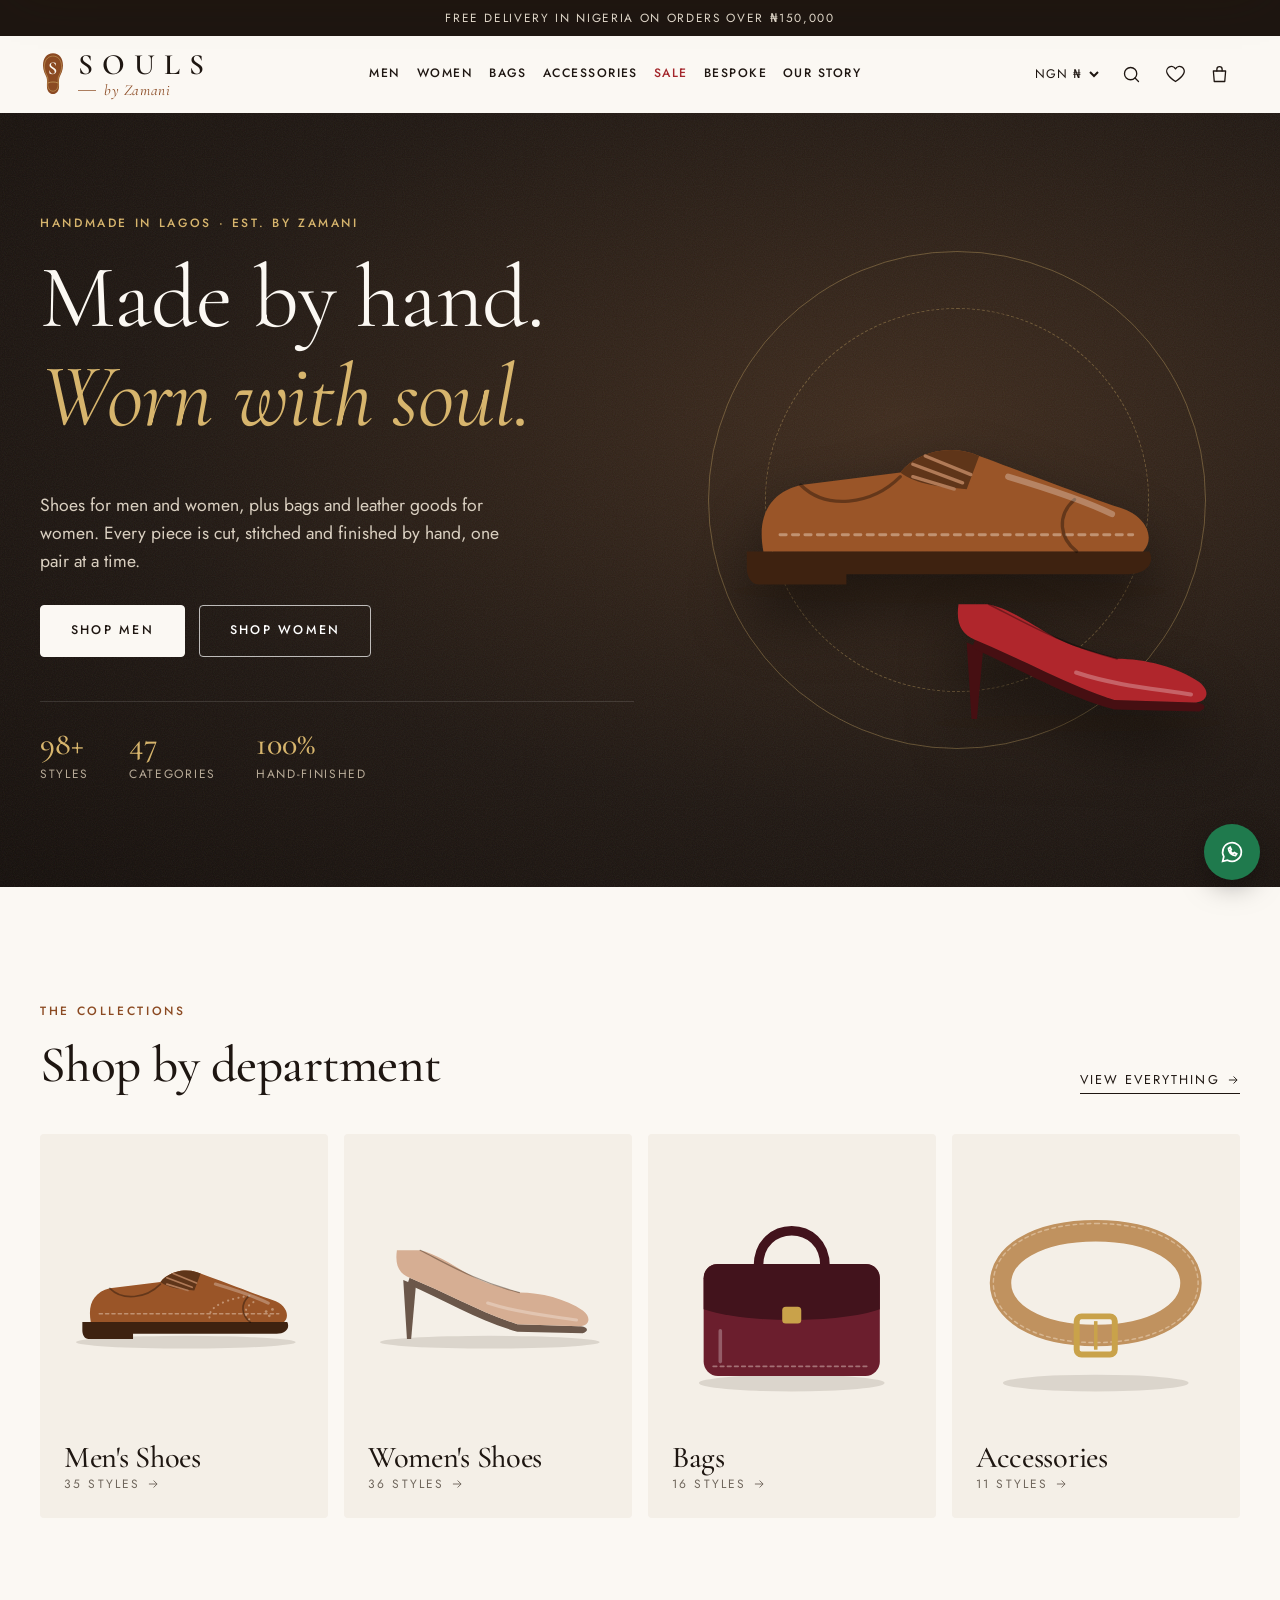
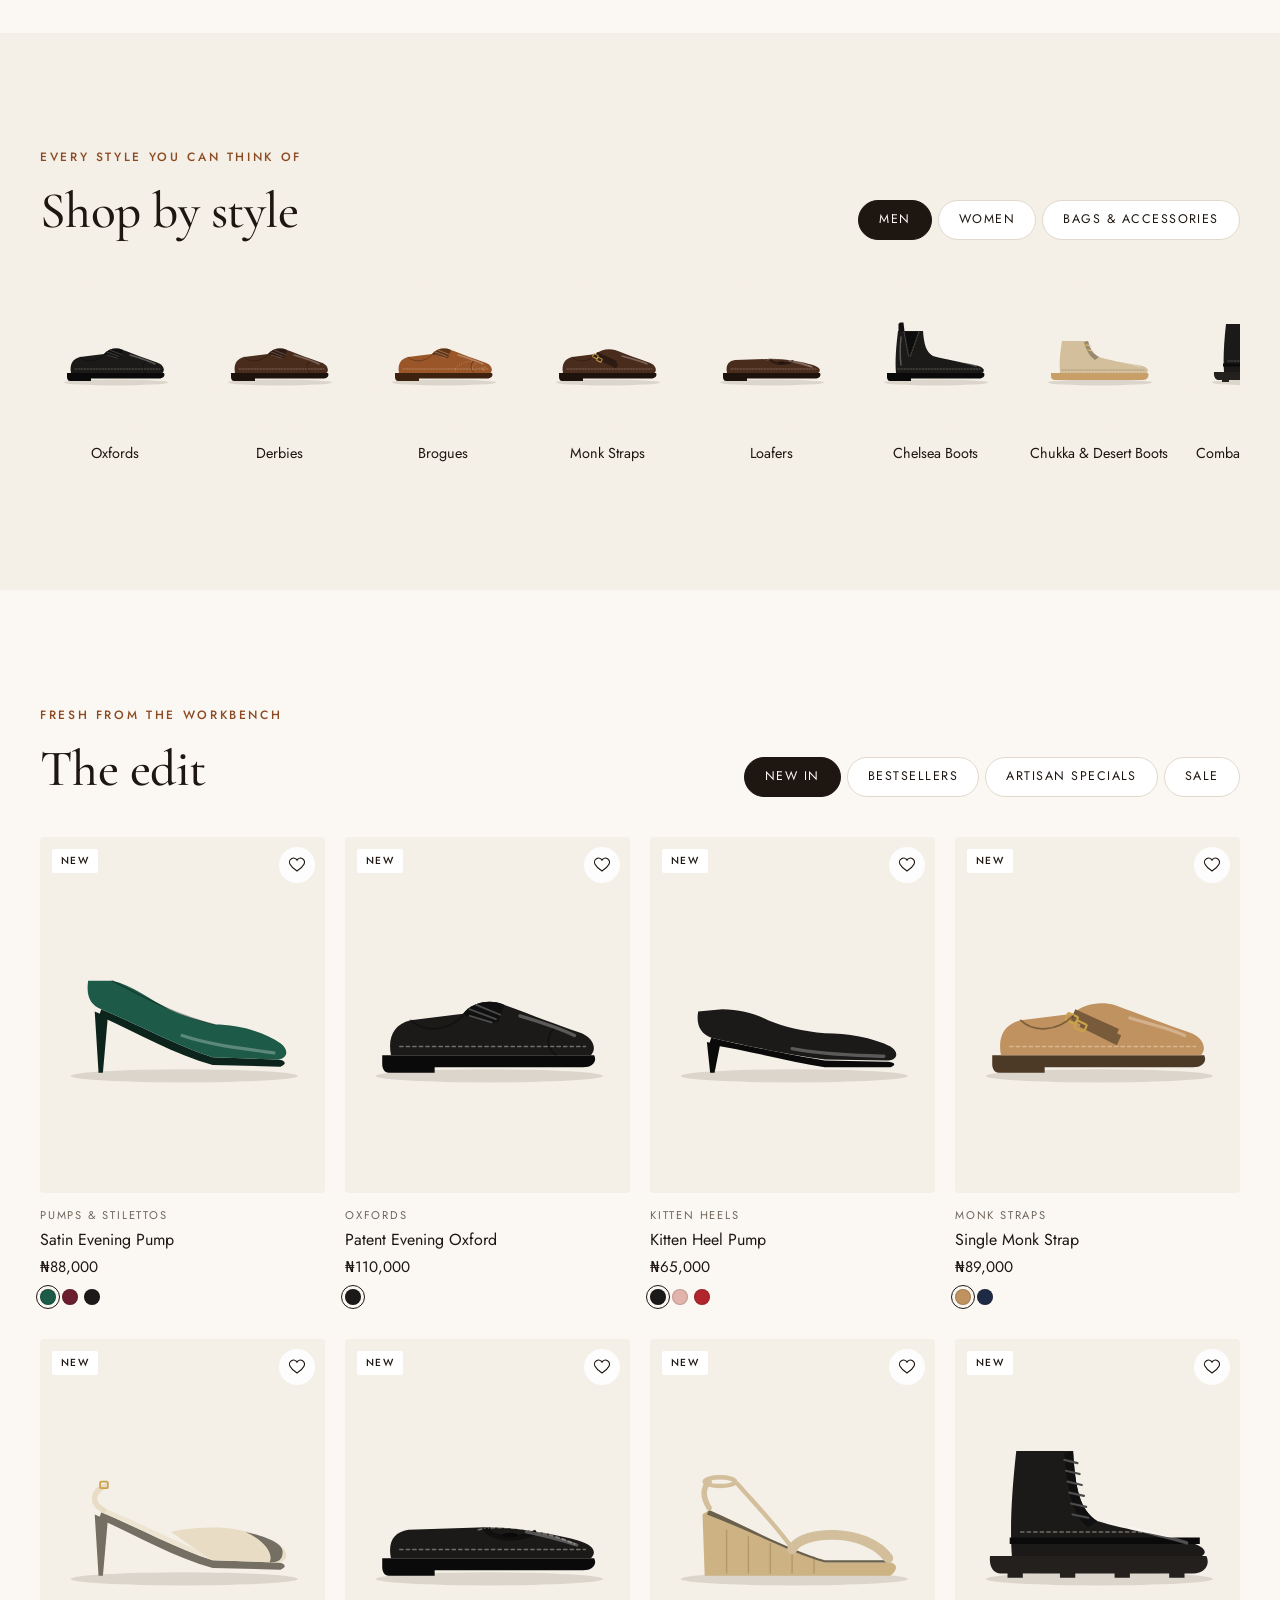
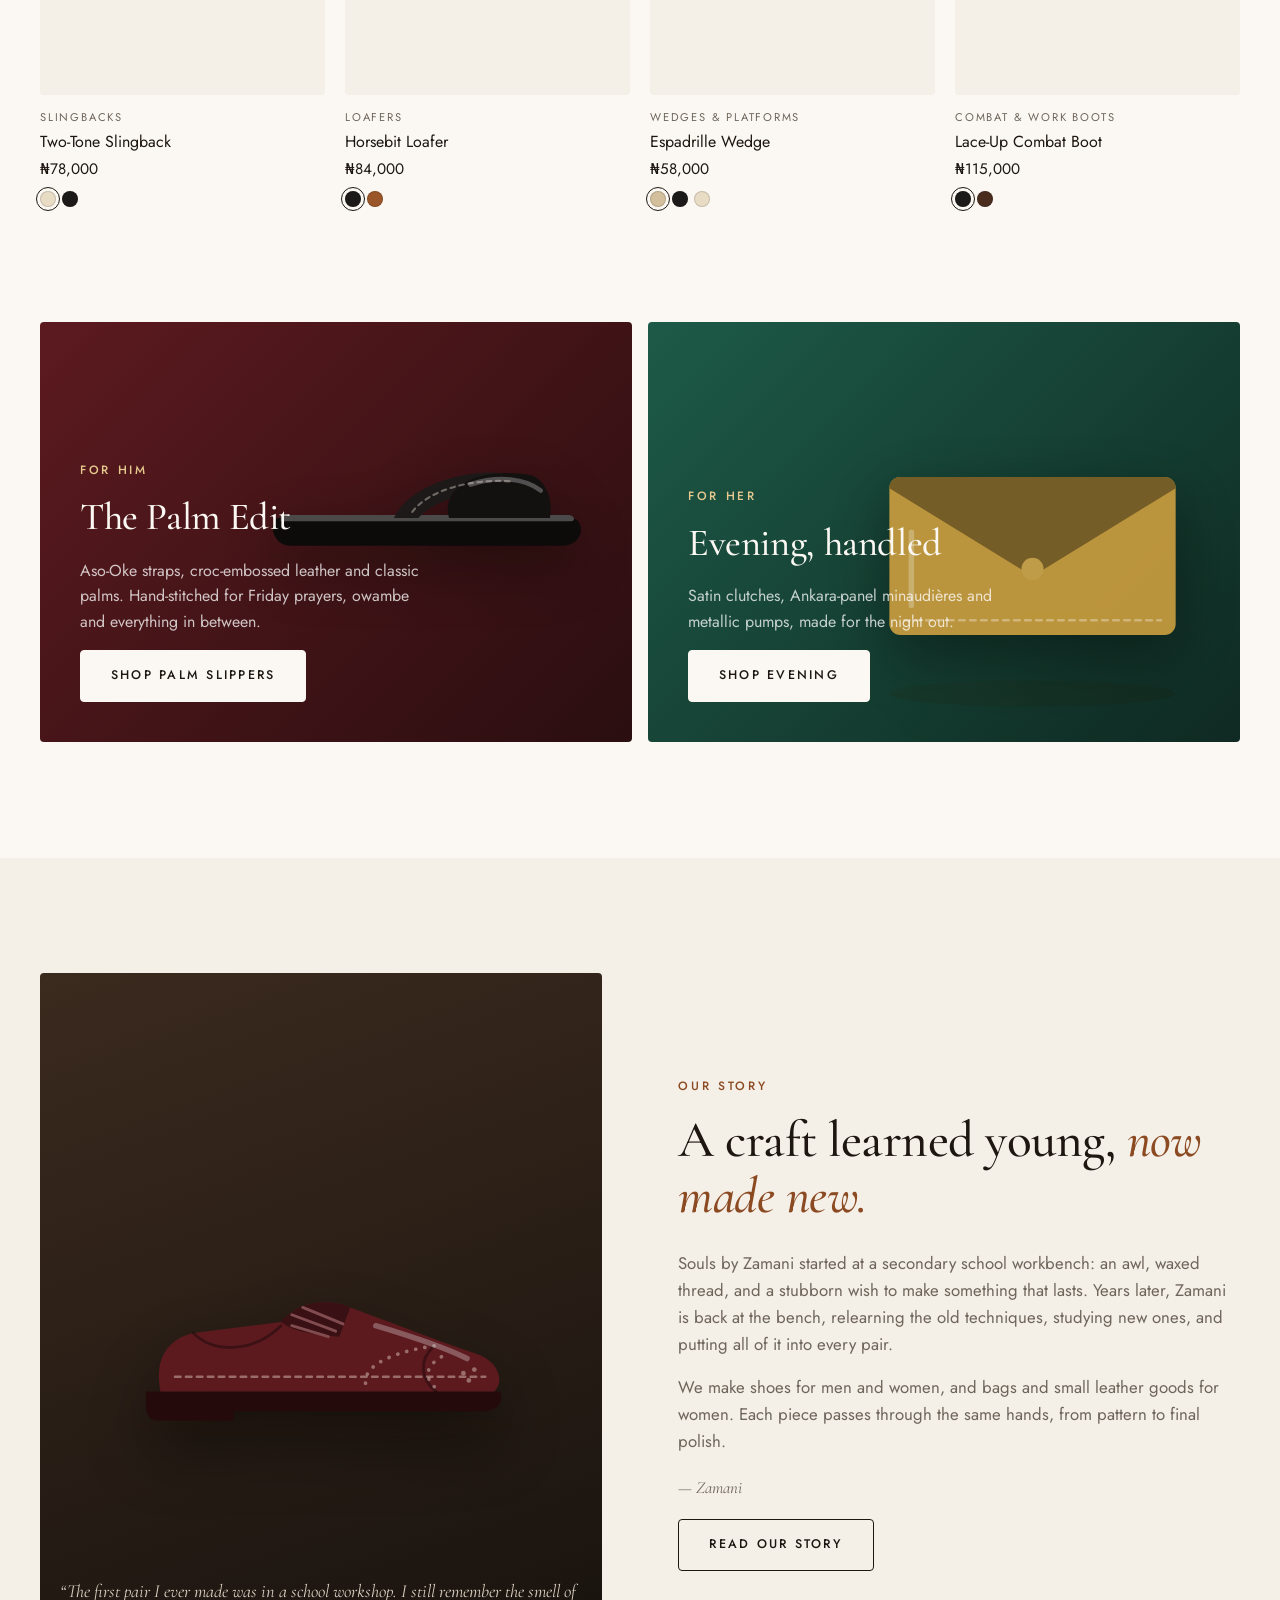
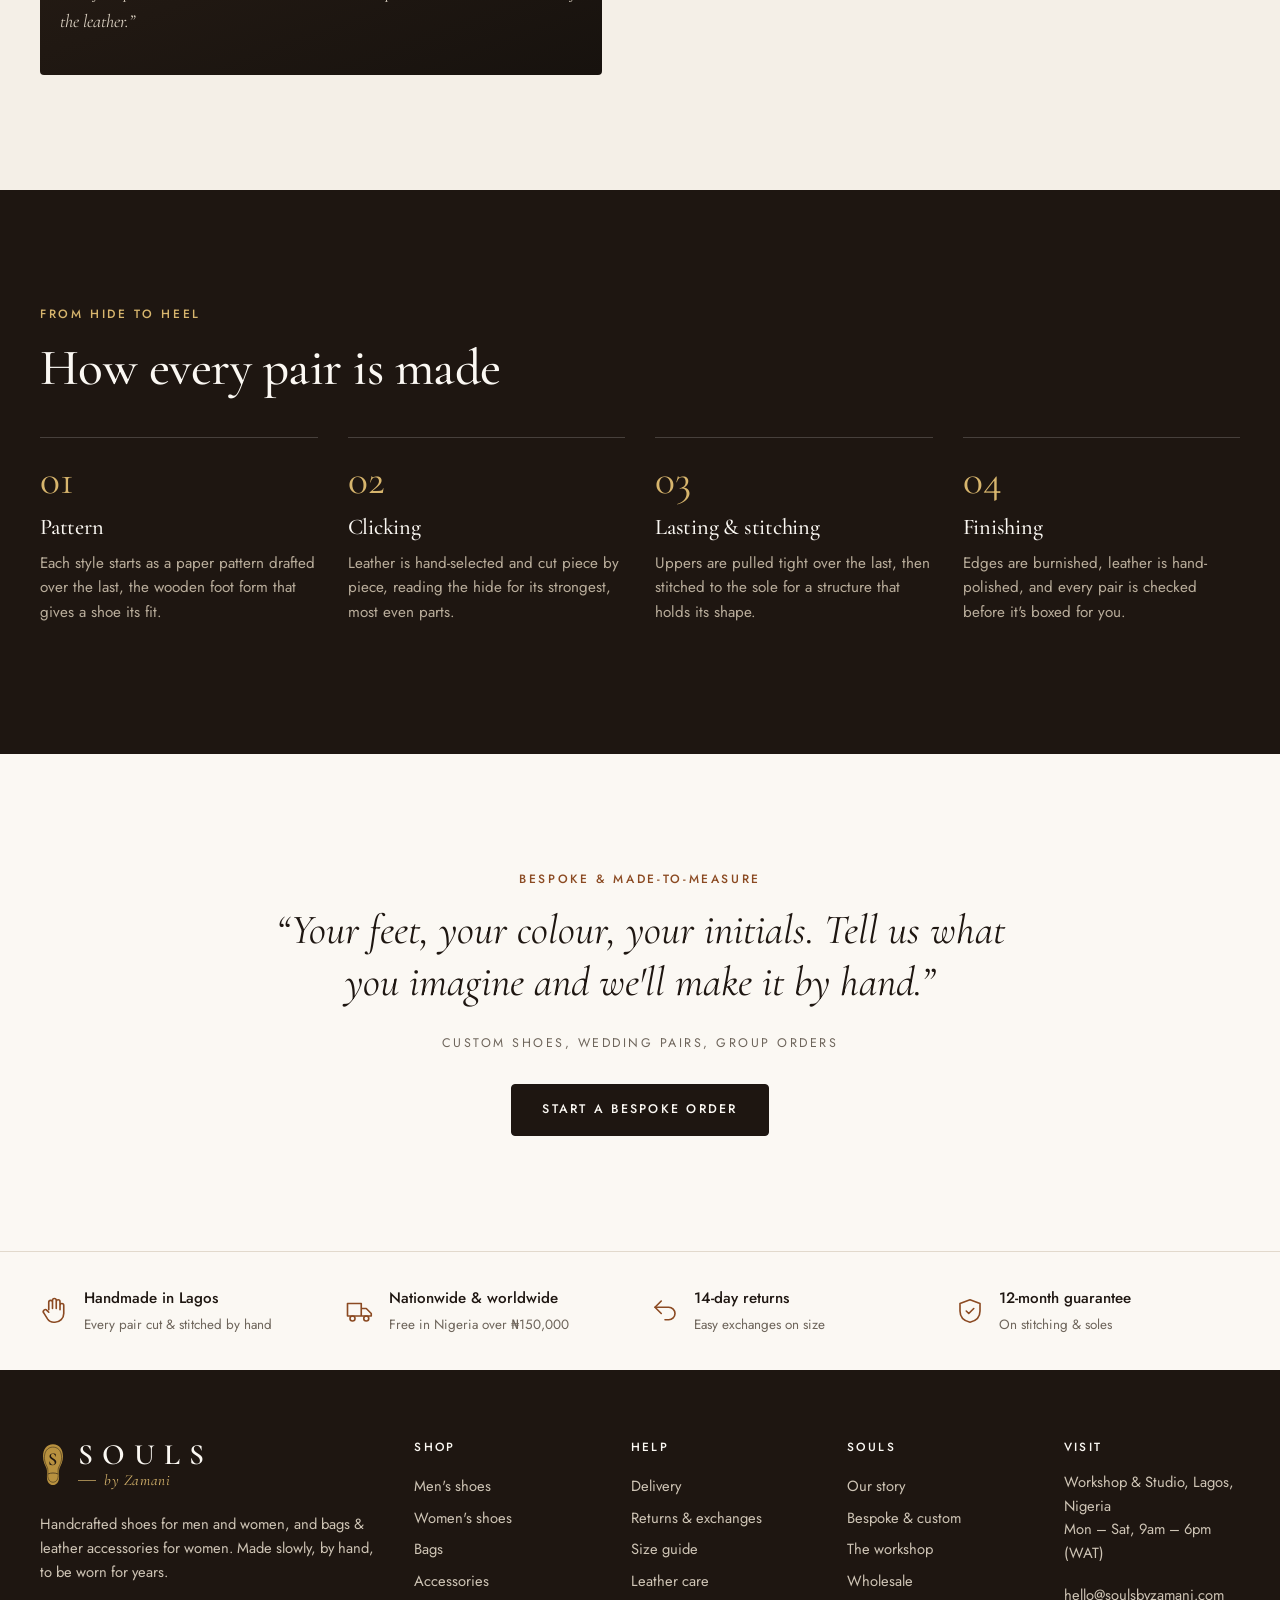
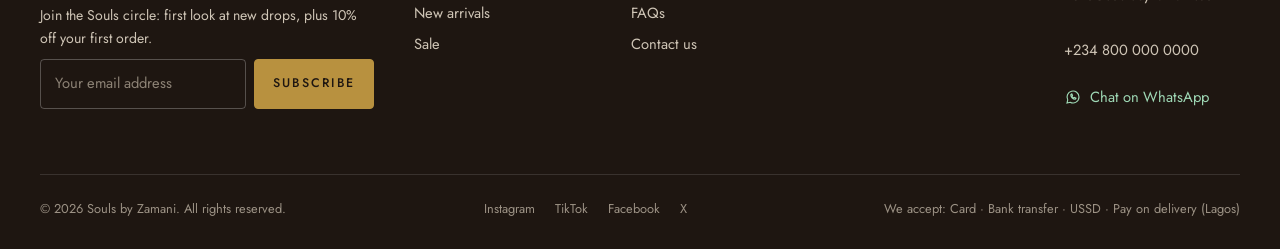
==== index.html @ e56d3b05 "Build Souls by Zamani e-commerce website Static store for handmade shoes (men and women) and women's" ====
<!doctype html>
<html lang="en">
<head>
  <meta charset="utf-8">
  <meta name="viewport" content="width=device-width, initial-scale=1">
  <title>Souls by Zamani | Handcrafted Shoes, Bags & Leather Accessories</title>
  <meta name="description" content="Handmade in Lagos. Shoes for men and women (oxfords, loafers, boots, palm slippers, heels, flats, sneakers), plus bags and leather accessories for women.">
  <meta property="og:title" content="Souls by Zamani | Handcrafted Shoes, Bags & Leather Accessories">
  <meta property="og:description" content="Handmade in Lagos. Shoes for men and women (oxfords, loafers, boots, palm slippers, heels, flats, sneakers), plus bags and leather accessories for women.">
  <meta property="og:type" content="website">
  <meta name="theme-color" content="#1e1611">
  <link rel="icon" href="assets/img/favicon.svg" type="image/svg+xml">
  <link rel="preconnect" href="https://fonts.googleapis.com">
  <link rel="preconnect" href="https://fonts.gstatic.com" crossorigin>
  <link href="https://fonts.googleapis.com/css2?family=Cormorant+Garamond:ital,wght@0,400;0,500;0,600;1,400;1,500&family=Jost:wght@300;400;500;600&display=swap" rel="stylesheet">
  <link rel="stylesheet" href="assets/css/styles.css">
</head>
<body data-page="home">
  <div id="site-header"></div>

  <main id="main">
    <section class="hero">
      <div class="container hero__inner">
        <div class="hero__copy reveal">
          <span class="eyebrow">Handmade in Lagos · Est. by Zamani</span>
          <h1>Made by hand.<br><em>Worn with soul.</em></h1>
          <p>Shoes for men and women, plus bags and leather goods for women. Every piece is cut, stitched and finished by hand, one pair at a time.</p>
          <div class="hero__cta">
            <a href="shop.html?gender=men" class="btn btn--light">Shop Men</a>
            <a href="shop.html?gender=women" class="btn btn--ghost-light">Shop Women</a>
          </div>
          <div class="hero__stats">
            <div><strong id="stat-styles">90+</strong><span>Styles</span></div>
            <div><strong id="stat-cats">45+</strong><span>Categories</span></div>
            <div><strong>100%</strong><span>Hand-finished</span></div>
          </div>
        </div>
        <div class="hero__art" aria-hidden="true">
          <div class="ring"></div>
          <div class="ring ring--2"></div>
          <div class="hero__piece hero__piece--a" id="hero-a"></div>
          <div class="hero__piece hero__piece--b" id="hero-b"></div>
        </div>
      </div>
    </section>

    <section class="section">
      <div class="container">
        <div class="section__head reveal">
          <div>
            <span class="eyebrow">The Collections</span>
            <h2>Shop by department</h2>
          </div>
          <a href="shop.html" class="link">View everything <svg viewBox="0 0 24 24"><path d="M5 12h14M13 6l6 6-6 6"/></svg></a>
        </div>
        <div class="tiles reveal" id="tiles"></div>
      </div>
    </section>

    <section class="section section--paper">
      <div class="container">
        <div class="section__head reveal">
          <div>
            <span class="eyebrow">Every style you can think of</span>
            <h2>Shop by style</h2>
          </div>
          <div class="tabs" id="style-tabs">
            <button class="tab is-on" data-tab="men">Men</button>
            <button class="tab" data-tab="women">Women</button>
            <button class="tab" data-tab="bags">Bags &amp; Accessories</button>
          </div>
        </div>
        <div class="scroller reveal" id="style-scroller"></div>
      </div>
    </section>

    <section class="section">
      <div class="container">
        <div class="section__head reveal">
          <div>
            <span class="eyebrow">Fresh from the workbench</span>
            <h2>The edit</h2>
          </div>
          <div class="tabs" id="edit-tabs">
            <button class="tab is-on" data-edit="new">New in</button>
            <button class="tab" data-edit="bestseller">Bestsellers</button>
            <button class="tab" data-edit="handmade">Artisan specials</button>
            <button class="tab" data-edit="sale">Sale</button>
          </div>
        </div>
        <div class="grid" id="edit-grid"></div>
      </div>
    </section>

    <section class="section" style="padding-top:0">
      <div class="container promo">
        <a class="promo__card promo__card--a reveal" href="shop.html?cat=palm-slippers">
          <div class="promo__art" id="promo-a"></div>
          <span class="eyebrow" style="color:#e6c98f">For him</span>
          <h3>The Palm Edit</h3>
          <p>Aso-Oke straps, croc-embossed leather and classic palms. Hand-stitched for Friday prayers, owambe and everything in between.</p>
          <span class="btn btn--light">Shop palm slippers</span>
        </a>
        <a class="promo__card promo__card--b reveal" href="shop.html?cat=clutches">
          <div class="promo__art" id="promo-b"></div>
          <span class="eyebrow" style="color:#e6c98f">For her</span>
          <h3>Evening, handled</h3>
          <p>Satin clutches, Ankara-panel minaudières and metallic pumps, made for the night out.</p>
          <span class="btn btn--light">Shop evening</span>
        </a>
      </div>
    </section>

    <section class="section section--paper">
      <div class="container split">
        <div class="split__art reveal" id="story-art">
          <p class="tag">“The first pair I ever made was in a school workshop. I still remember the smell of the leather.”</p>
        </div>
        <div class="reveal">
          <span class="eyebrow">Our Story</span>
          <h2>A craft learned young, <em>now made new.</em></h2>
          <p>Souls by Zamani started at a secondary school workbench: an awl, waxed thread, and a stubborn wish to make something that lasts. Years later, Zamani is back at the bench, relearning the old techniques, studying new ones, and putting all of it into every pair.</p>
          <p>We make shoes for men and women, and bags and small leather goods for women. Each piece passes through the same hands, from pattern to final polish.</p>
          <p class="signature">— Zamani</p>
          <a href="about.html" class="btn btn--line">Read our story</a>
        </div>
      </div>
    </section>

    <section class="section section--ink">
      <div class="container">
        <div class="section__head reveal">
          <div>
            <span class="eyebrow" style="color:var(--gold-2)">From hide to heel</span>
            <h2>How every pair is made</h2>
          </div>
        </div>
        <div class="steps reveal">
          <div class="step"><h3>Pattern</h3><p>Each style starts as a paper pattern drafted over the last, the wooden foot form that gives a shoe its fit.</p></div>
          <div class="step"><h3>Clicking</h3><p>Leather is hand-selected and cut piece by piece, reading the hide for its strongest, most even parts.</p></div>
          <div class="step"><h3>Lasting &amp; stitching</h3><p>Uppers are pulled tight over the last, then stitched to the sole for a structure that holds its shape.</p></div>
          <div class="step"><h3>Finishing</h3><p>Edges are burnished, leather is hand-polished, and every pair is checked before it's boxed for you.</p></div>
        </div>
      </div>
    </section>

    <section class="section">
      <div class="container quote reveal">
        <span class="eyebrow">Bespoke &amp; Made-to-Measure</span>
        <blockquote>“Your feet, your colour, your initials. Tell us what you imagine and we'll make it by hand.”</blockquote>
        <cite>Custom shoes, wedding pairs, group orders</cite>
        <div style="margin-top:30px"><a href="bespoke.html" class="btn btn--dark">Start a bespoke order</a></div>
      </div>
    </section>
  </main>

  <div id="site-footer"></div>

  <script src="assets/js/config.js"></script>
  <script src="assets/js/data.js"></script>
  <script src="assets/js/art.js"></script>
  <script src="assets/js/app.js"></script>
  <script src="assets/js/home.js"></script>
</body>
</html>
---- assets/css/styles.css ----
/* ==========================================================================
   Souls by Zamani — styles
   ========================================================================== */

:root {
  /* Brand palette: espresso leather, cognac, brass and ivory */
  --ink: #1e1611;       /* Espresso: text, dark sections */
  --ink-2: #2e231b;
  --ivory: #fbf8f3;
  --paper: #f4efe7;
  --stone: #e9e2d7;
  --line: #e2d9cc;
  --muted: #6e655b;
  --cognac: #8b4a22;    /* Cognac: brand accent */
  --cognac-2: #6f3a1a;
  --gold: #b8913f;      /* Brass: highlights */
  --gold-2: #d7b56d;
  --sale: #a3262b;
  --ok: #2f6b4a;
  --radius: 4px;
  --shadow: 0 18px 50px -20px rgba(40, 25, 10, .35);
  --serif: "Cormorant Garamond", "Times New Roman", serif;
  --sans: "Jost", "Helvetica Neue", Arial, sans-serif;
  --container: 1320px;
  --gutter: clamp(16px, 4vw, 40px);
  --header-h: 76px;
}

*, *::before, *::after { box-sizing: border-box; }
html { -webkit-text-size-adjust: 100%; scroll-behavior: smooth; }
body {
  margin: 0; font-family: var(--sans); font-size: 16px; line-height: 1.6;
  color: var(--ink); background: var(--ivory); -webkit-font-smoothing: antialiased;
  overflow-x: hidden;
}
body.is-locked { overflow: hidden; }
img, svg { display: block; max-width: 100%; }
a { color: inherit; text-decoration: none; }
button, input, select, textarea { font: inherit; color: inherit; }
button { cursor: pointer; background: none; border: 0; padding: 0; }
h1, h2, h3, h4 { font-family: var(--serif); font-weight: 500; line-height: 1.1; margin: 0 0 .5em; letter-spacing: -.01em; }
h1 { font-size: clamp(2.4rem, 6vw, 4.8rem); }
h2 { font-size: clamp(2rem, 4vw, 3.2rem); }
h3 { font-size: 1.5rem; }
p { margin: 0 0 1em; }
.container { width: 100%; max-width: var(--container); margin: 0 auto; padding: 0 var(--gutter); }
.sr-only { position: absolute; width: 1px; height: 1px; overflow: hidden; clip: rect(0 0 0 0); white-space: nowrap; }
.muted { color: var(--muted); }
.small { font-size: .85rem; }
.eyebrow { font-family: var(--sans); font-size: .75rem; letter-spacing: .22em; text-transform: uppercase; color: var(--cognac); margin-bottom: 1rem; display: block; font-weight: 500; }
.center { text-align: center; }
[hidden] { display: none !important; }

/* ---------- buttons ---------- */
.btn {
  display: inline-flex; align-items: center; justify-content: center; gap: .6em;
  padding: 15px 30px; font-size: .78rem; letter-spacing: .18em; text-transform: uppercase; font-weight: 500;
  border: 1px solid var(--ink); border-radius: var(--radius); transition: all .25s ease; white-space: nowrap;
}
.btn svg { width: 16px; height: 16px; fill: none; stroke: currentColor; stroke-width: 1.6; }
.btn--dark { background: var(--ink); color: var(--ivory); }
.btn--dark:hover { background: var(--cognac); border-color: var(--cognac); }
.btn--line { background: transparent; }
.btn--line:hover { background: var(--ink); color: var(--ivory); }
.btn--light { background: var(--ivory); border-color: var(--ivory); color: var(--ink); }
.btn--light:hover { background: transparent; color: var(--ivory); }
.btn--ghost-light { border-color: rgba(255,255,255,.7); color: #fff; }
.btn--ghost-light:hover { background: #fff; color: var(--ink); }
.btn--gold { background: var(--gold); border-color: var(--gold); color: var(--ink); }
.btn--gold:hover { background: var(--gold-2); border-color: var(--gold-2); }
.btn--wa { background: #1f7a4d; border-color: #1f7a4d; color: #fff; }
.btn--wa:hover { background: #17603c; }
.btn--block { width: 100%; }
.btn[disabled] { opacity: .45; pointer-events: none; }
.link { border-bottom: 1px solid currentColor; padding-bottom: 2px; font-size: .8rem; letter-spacing: .16em; text-transform: uppercase; display: inline-flex; gap: .5em; align-items: center; }
.link svg { width: 14px; height: 14px; fill: none; stroke: currentColor; stroke-width: 1.6; transition: transform .2s; }
.link:hover svg { transform: translateX(4px); }

.icon-btn { width: 42px; height: 42px; display: inline-grid; place-items: center; position: relative; border-radius: 50%; transition: background .2s; }
.icon-btn:hover { background: var(--paper); }
.icon-btn svg { width: 21px; height: 21px; fill: none; stroke: currentColor; stroke-width: 1.5; stroke-linecap: round; stroke-linejoin: round; }
.count { position: absolute; top: 3px; right: 1px; min-width: 18px; height: 18px; border-radius: 9px; background: var(--cognac); color: #fff; font-size: 10px; display: grid; place-items: center; padding: 0 5px; font-weight: 600; }

/* ---------- announcement ---------- */
.announce { background: var(--ink); color: #e9e0d2; font-size: .74rem; letter-spacing: .14em; text-transform: uppercase; overflow: hidden; height: 36px; }
.announce__track { display: flex; flex-direction: column; animation: announce 16s infinite; }
.announce__track span { height: 36px; display: flex; align-items: center; justify-content: center; text-align: center; padding: 0 16px; }
@keyframes announce {
  0%, 20% { transform: translateY(0); }
  25%, 45% { transform: translateY(-36px); }
  50%, 70% { transform: translateY(-72px); }
  75%, 95% { transform: translateY(-108px); }
  100% { transform: translateY(0); }
}

/* ---------- header ---------- */
.header { position: sticky; top: 0; z-index: 50; background: rgba(251, 248, 243, .96); backdrop-filter: blur(10px); border-bottom: 1px solid transparent; transition: border-color .2s, box-shadow .2s; }
.header.is-scrolled { border-color: var(--line); box-shadow: 0 6px 24px -18px rgba(0,0,0,.4); }
.header__inner { display: grid; grid-template-columns: auto 1fr auto; gap: 28px; align-items: center; height: var(--header-h); }
.header__inner .logo { grid-column: 1; grid-row: 1; }
.header__inner .nav { grid-column: 2; grid-row: 1; justify-self: center; }
.header__inner .header__tools { grid-column: 3; grid-row: 1; }
.header__burger { display: none; }
.header__tools { display: flex; align-items: center; justify-content: flex-end; gap: 2px; }
.currency select { border: 0; background: transparent; font-size: .78rem; letter-spacing: .08em; padding: 6px 4px; cursor: pointer; margin-right: 6px; }

.logo { display: inline-flex; align-items: center; gap: 12px; line-height: 1; color: var(--ink); }
.logo__emblem { display: block; width: 26px; flex: none; }
.logo__emblem svg { width: 100%; height: auto; overflow: visible; }
.logo__sole { fill: var(--cognac); transition: fill .3s; }
.logo__stitch { fill: none; stroke: var(--gold-2); stroke-width: 1.4; stroke-dasharray: 2.4 2.2; stroke-linecap: round; }
.logo__heel { stroke-dasharray: none; }
.logo__emblem text { font-family: var(--serif); font-size: 42px; font-weight: 600; fill: var(--ivory); }
.logo:hover .logo__sole { fill: var(--ink); }
.logo__text { display: flex; flex-direction: column; align-items: flex-start; }
.logo__mark { font-family: var(--serif); font-size: 1.85rem; letter-spacing: .3em; font-weight: 600; margin-right: -.3em; }
.logo__sub { font-family: var(--serif); font-style: italic; font-size: .95rem; color: var(--cognac); margin-top: 3px; letter-spacing: .04em; display: flex; align-items: center; gap: 8px; }
.logo__sub::before { content: ""; width: 18px; height: 1px; background: currentColor; opacity: .7; }
.logo--sm .logo__mark { font-size: 1.4rem; }
.logo--sm .logo__emblem { width: 20px; }
.logo--light { color: var(--ivory); }
.logo--light .logo__sole { fill: var(--gold); }
.logo--light .logo__stitch { stroke: var(--ink); }
.logo--light .logo__emblem text { fill: var(--ink); }
.logo--light .logo__sub { color: var(--gold-2); }
.logo--light:hover .logo__sole { fill: var(--gold-2); }

.nav__list { display: flex; gap: 26px; list-style: none; margin: 0; padding: 0; height: var(--header-h); align-items: stretch; }
.nav__item { display: flex; align-items: center; }
.nav__link { font-size: .76rem; letter-spacing: .16em; text-transform: uppercase; font-weight: 500; position: relative; padding: 6px 0; }
.nav__link::after { content: ""; position: absolute; left: 0; bottom: 0; height: 1px; width: 100%; background: currentColor; transform: scaleX(0); transform-origin: left; transition: transform .25s; }
.nav__item:hover .nav__link::after, .nav__link.is-active::after { transform: scaleX(1); }
.nav__sale { color: var(--sale); }

.mega { position: absolute; left: 0; right: 0; top: 100%; background: var(--ivory); border-top: 1px solid var(--line); box-shadow: var(--shadow); opacity: 0; visibility: hidden; transform: translateY(6px); transition: all .22s ease; }
.nav__item.has-mega:hover .mega, .nav__item.has-mega:focus-within .mega { opacity: 1; visibility: visible; transform: none; }
.mega__inner { display: grid; grid-template-columns: 1fr 300px; gap: 48px; padding-top: 36px; padding-bottom: 40px; }
.mega__cols { display: grid; grid-template-columns: repeat(auto-fit, minmax(150px, 1fr)); gap: 28px; }
.mega__col h4 { font-family: var(--sans); font-size: .72rem; letter-spacing: .2em; text-transform: uppercase; color: var(--muted); font-weight: 500; margin-bottom: 14px; }
.mega__col ul { list-style: none; margin: 0; padding: 0; display: grid; gap: 9px; }
.mega__col a { font-size: .95rem; transition: color .15s; }
.mega__col a:hover { color: var(--cognac); }
.mega__all { display: inline-flex; gap: 6px; align-items: center; font-weight: 500; }
.mega__all svg { width: 14px; fill: none; stroke: currentColor; stroke-width: 1.6; }
.mega__feature { display: block; background: var(--paper); padding: 22px; border-radius: var(--radius); }
.mega__feature strong { font-family: var(--serif); font-size: 1.4rem; font-weight: 500; display: block; margin-top: 10px; }
.mega__feature span { font-size: .88rem; color: var(--muted); }
.mega__art { aspect-ratio: 16/10; display: grid; place-items: center; }
.mega__art svg { width: 90%; height: 100%; }

/* ---------- drawers ---------- */
.overlay { position: fixed; inset: 0; background: rgba(23, 20, 17, .45); z-index: 90; opacity: 0; visibility: hidden; transition: all .3s; }
.overlay.is-open { opacity: 1; visibility: visible; }
.drawer { position: fixed; top: 0; bottom: 0; width: min(440px, 100vw); background: var(--ivory); z-index: 100; display: flex; flex-direction: column; transition: transform .35s cubic-bezier(.2,.7,.2,1); }
.drawer--right { right: 0; transform: translateX(100%); }
.drawer--left { left: 0; transform: translateX(-100%); width: min(360px, 88vw); }
.drawer.is-open { transform: none; }
.drawer__head { display: flex; justify-content: space-between; align-items: center; padding: 18px 22px; border-bottom: 1px solid var(--line); }
.drawer__head h3 { margin: 0; font-size: 1.5rem; }
.drawer__body { flex: 1; overflow-y: auto; padding: 8px 22px 22px; }
.drawer__foot { padding: 18px 22px 22px; border-top: 1px solid var(--line); display: grid; gap: 10px; }
.drawer__foot p { margin: 0; }
.sum-row { display: flex; justify-content: space-between; align-items: baseline; }
.sum-row strong { font-size: 1.1rem; }

.m-nav { border-bottom: 1px solid var(--line); }
.m-nav summary { list-style: none; padding: 16px 0; font-size: .85rem; letter-spacing: .16em; text-transform: uppercase; font-weight: 500; display: flex; justify-content: space-between; cursor: pointer; }
.m-nav summary::-webkit-details-marker { display: none; }
.m-nav summary::after { content: "+"; font-size: 1.2rem; line-height: 1; }
.m-nav[open] summary::after { content: "−"; }
.m-nav a { display: block; padding: 7px 0 7px 10px; font-size: .95rem; }
.m-nav__all { font-weight: 500; color: var(--cognac); }
.m-nav__group { margin: 12px 0 2px 10px; font-size: .7rem; letter-spacing: .18em; text-transform: uppercase; color: var(--muted); }
.m-nav[open] { padding-bottom: 14px; }
.m-nav__link { display: block; padding: 16px 0; border-bottom: 1px solid var(--line); font-size: .85rem; letter-spacing: .16em; text-transform: uppercase; font-weight: 500; }
.m-currency { display: flex; justify-content: space-between; align-items: center; padding: 16px 0; font-size: .85rem; letter-spacing: .16em; text-transform: uppercase; }
.m-currency select { border: 1px solid var(--line); background: #fff; padding: 6px 10px; border-radius: var(--radius); }

/* search */
.search { position: fixed; left: 0; right: 0; top: 0; z-index: 110; background: var(--ivory); box-shadow: var(--shadow); transform: translateY(-105%); transition: transform .35s cubic-bezier(.2,.7,.2,1); max-height: 90vh; overflow-y: auto; padding: 18px 0 30px; }
.search.is-open { transform: none; }
.search__form { display: flex; align-items: center; gap: 12px; border-bottom: 1px solid var(--ink); padding: 8px 0; }
.search__form > svg { width: 22px; height: 22px; fill: none; stroke: currentColor; stroke-width: 1.5; flex: none; }
.search__form input { flex: 1; border: 0; background: transparent; font-family: var(--serif); font-size: clamp(1.4rem, 3vw, 2rem); outline: none; min-width: 0; }
.search__label { margin: 22px 0 12px; font-size: .75rem; letter-spacing: .18em; text-transform: uppercase; color: var(--muted); }
.search__grid { display: grid; grid-template-columns: repeat(auto-fill, minmax(260px, 1fr)); gap: 10px; margin-bottom: 18px; }
.search__item { display: flex; gap: 14px; align-items: center; padding: 8px; border-radius: var(--radius); transition: background .15s; }
.search__item:hover { background: var(--paper); }
.search__item small { display: block; color: var(--muted); }
.search__thumb { width: 64px; height: 64px; background: var(--paper); border-radius: var(--radius); display: grid; place-items: center; flex: none; overflow: hidden; }
.search__thumb svg, .search__thumb img { width: 90%; height: 90%; object-fit: cover; }
.chips { display: flex; flex-wrap: wrap; gap: 8px; }
.chip { border: 1px solid var(--line); padding: 7px 16px; border-radius: 30px; font-size: .88rem; transition: all .15s; background: #fff; }
.chip:hover, .chip.is-on { border-color: var(--ink); background: var(--ink); color: var(--ivory); }

/* toast */
.toast { position: fixed; left: 50%; bottom: 24px; transform: translate(-50%, calc(100% + 40px)); visibility: hidden; z-index: 200; background: var(--ink); color: var(--ivory); padding: 14px 18px 14px 22px; border-radius: var(--radius); display: flex; gap: 20px; align-items: center; font-size: .92rem; box-shadow: var(--shadow); transition: transform .3s, visibility .3s; max-width: calc(100vw - 32px); }
.toast.is-on { transform: translate(-50%, 0); visibility: visible; }
.toast button { color: var(--gold-2); font-size: .74rem; letter-spacing: .16em; text-transform: uppercase; font-weight: 500; white-space: nowrap; }

/* ---------- hero ---------- */
.hero { position: relative; min-height: min(86vh, 820px); display: grid; align-items: center; background: radial-gradient(ellipse at 70% 40%, #3d2a1c 0%, #1e1611 60%, #140e0a 100%); color: var(--ivory); overflow: hidden; }
.hero::before { content: ""; position: absolute; inset: 0; background-image: url("data:image/svg+xml,%3Csvg xmlns='http://www.w3.org/2000/svg' width='200' height='200'%3E%3Cfilter id='n'%3E%3CfeTurbulence type='fractalNoise' baseFrequency='.9' numOctaves='3'/%3E%3C/filter%3E%3Crect width='200' height='200' filter='url(%23n)' opacity='.08'/%3E%3C/svg%3E"); pointer-events: none; }
.hero__inner { position: relative; display: grid; grid-template-columns: 1.05fr 1fr; gap: 40px; align-items: center; padding-top: 60px; padding-bottom: 60px; }
.hero h1 { font-size: clamp(2.8rem, 7vw, 6rem); font-weight: 400; }
.hero h1 em { color: var(--gold-2); font-style: italic; }
.hero p { font-size: 1.1rem; max-width: 460px; color: #d9cfc0; }
.hero .eyebrow { color: var(--gold-2); }
.hero__cta { display: flex; gap: 14px; flex-wrap: wrap; margin-top: 30px; }
.hero__art { position: relative; aspect-ratio: 1; }
.hero__art .ring { position: absolute; inset: 6%; border: 1px solid rgba(215,181,109,.35); border-radius: 50%; }
.hero__art .ring--2 { inset: 16%; border-style: dashed; animation: spin 80s linear infinite; }
@keyframes spin { to { transform: rotate(360deg); } }
.hero__piece { position: absolute; filter: drop-shadow(0 30px 30px rgba(0,0,0,.45)); transition: opacity .8s, transform .8s; }
.hero__piece svg { width: 100%; height: auto; }
.hero__piece--a { width: 88%; left: 4%; top: 18%; }
.hero__piece--b { width: 58%; right: 0; bottom: 6%; }
.hero__stats { display: flex; gap: 40px; margin-top: 44px; padding-top: 26px; border-top: 1px solid rgba(255,255,255,.12); }
.hero__stats strong { font-family: var(--serif); font-size: 2rem; font-weight: 500; display: block; line-height: 1; color: var(--gold-2); }
.hero__stats span { font-size: .75rem; letter-spacing: .14em; text-transform: uppercase; color: #b8ab98; }

/* ---------- sections ---------- */
.section { padding: clamp(60px, 9vw, 120px) 0; }
.section--paper { background: var(--paper); }
.section--ink { background: var(--ink); color: var(--ivory); }
.section__head { display: flex; justify-content: space-between; align-items: end; gap: 20px; margin-bottom: 40px; flex-wrap: wrap; }
.section__head h2 { margin: 0; }
.section__head p { max-width: 520px; margin: 10px 0 0; color: var(--muted); }

/* category tiles */
.tiles { display: grid; grid-template-columns: repeat(4, 1fr); gap: 16px; }
.tile { position: relative; background: var(--paper); border-radius: var(--radius); overflow: hidden; aspect-ratio: 3/4; display: flex; flex-direction: column; justify-content: flex-end; padding: 24px; transition: background .3s; }
.tile:hover { background: var(--stone); }
.tile__art { position: absolute; inset: 8% 6% 30%; display: grid; place-items: center; transition: transform .6s cubic-bezier(.2,.7,.2,1); }
.tile__art svg { width: 100%; height: 100%; }
.tile:hover .tile__art { transform: scale(1.06) rotate(-2deg); }
.tile h3 { margin: 0; font-size: 1.9rem; position: relative; }
.tile span { position: relative; font-size: .75rem; letter-spacing: .18em; text-transform: uppercase; color: var(--muted); display: inline-flex; gap: 6px; align-items: center; }
.tile span svg { width: 14px; fill: none; stroke: currentColor; stroke-width: 1.6; }

/* sub-category scroller */
.scroller { display: flex; gap: 14px; overflow-x: auto; scroll-snap-type: x mandatory; padding-bottom: 10px; scrollbar-width: thin; }
.scroller::-webkit-scrollbar { height: 4px; }
.scroller::-webkit-scrollbar-thumb { background: var(--line); border-radius: 4px; }
.mini-cat { flex: 0 0 150px; scroll-snap-align: start; text-align: center; }
.mini-cat__art { aspect-ratio: 1; background: var(--paper); border-radius: 50%; display: grid; place-items: center; margin-bottom: 10px; transition: background .2s; }
.mini-cat__art svg { width: 80%; }
.mini-cat:hover .mini-cat__art { background: var(--stone); }
.mini-cat span { font-size: .9rem; }

/* tabs */
.tabs { display: flex; gap: 6px; flex-wrap: wrap; }
.tab { padding: 9px 20px; border-radius: 30px; border: 1px solid var(--line); font-size: .78rem; letter-spacing: .12em; text-transform: uppercase; transition: all .2s; background: #fff; }
.tab.is-on, .tab:hover { background: var(--ink); color: var(--ivory); border-color: var(--ink); }

/* ---------- product grid & cards ---------- */
.grid { display: grid; grid-template-columns: repeat(4, 1fr); gap: 34px 20px; }
.grid--3 { grid-template-columns: repeat(3, 1fr); }
.card { position: relative; }
.card__media { position: relative; background: var(--paper); border-radius: var(--radius); overflow: hidden; aspect-ratio: 4/5; }
.card__img { position: absolute; inset: 0; display: grid; place-items: center; padding: 4%; transition: transform .6s cubic-bezier(.2,.7,.2,1); }
.card__img svg { width: 100%; height: 100%; }
.card__img img { position: absolute; inset: 0; width: 100%; height: 100%; object-fit: cover; }
.card:hover .card__img { transform: scale(1.05); }
.card__badges { position: absolute; top: 12px; left: 12px; display: flex; gap: 6px; flex-wrap: wrap; }
.badge { background: #fff; font-size: .64rem; letter-spacing: .14em; text-transform: uppercase; padding: 4px 9px; border-radius: 2px; font-weight: 500; }
.badge--dark { background: var(--ink); color: var(--ivory); }
.badge--sale { background: var(--sale); color: #fff; }
.badge--gold { background: var(--gold); color: var(--ink); }
.card__wish { position: absolute; top: 10px; right: 10px; width: 36px; height: 36px; border-radius: 50%; background: rgba(255,255,255,.9); display: grid; place-items: center; transition: transform .2s; }
.card__wish:hover { transform: scale(1.1); }
.card__wish svg, .pdp__wish svg { width: 18px; height: 18px; fill: none; stroke: var(--ink); stroke-width: 1.5; }
.card__wish.is-on svg, .pdp__wish.is-on svg { fill: var(--sale); stroke: var(--sale); }
.card__quick { position: absolute; left: 10px; right: 10px; bottom: 10px; background: rgba(251,248,243,.97); padding: 12px; border-radius: var(--radius); transform: translateY(120%); transition: transform .3s cubic-bezier(.2,.7,.2,1); }
.card:hover .card__quick, .card:focus-within .card__quick { transform: none; }
.card__quick p { margin: 0 0 8px; font-size: .68rem; letter-spacing: .16em; text-transform: uppercase; color: var(--muted); text-align: center; }
.card__sizes { display: flex; flex-wrap: wrap; gap: 4px; justify-content: center; }
.card__sizes button { min-width: 34px; padding: 6px 4px; border: 1px solid var(--line); font-size: .8rem; border-radius: 2px; background: #fff; transition: all .15s; }
.card__sizes button:hover { background: var(--ink); color: var(--ivory); border-color: var(--ink); }
.card__quick .btn { padding: 11px; }
.card__body { padding-top: 14px; }
.card__cat { font-size: .7rem; letter-spacing: .16em; text-transform: uppercase; color: var(--muted); margin: 0 0 4px; }
.card__title { font-family: var(--sans); font-size: 1rem; font-weight: 400; margin: 0 0 4px; letter-spacing: 0; line-height: 1.35; }
.card__price { margin: 0 0 10px; font-size: .95rem; }
.price--sale { color: var(--sale); }
.price-was { color: var(--muted); font-size: .88em; margin-left: 4px; }
.card__swatches { display: flex; gap: 6px; }
.swatch { width: 16px; height: 16px; border-radius: 50%; background: var(--sw); box-shadow: inset 0 0 0 1px rgba(0,0,0,.15); position: relative; }
.swatch.is-on::after { content: ""; position: absolute; inset: -4px; border: 1px solid var(--ink); border-radius: 50%; }

/* ---------- story / split ---------- */
.split { display: grid; grid-template-columns: 1fr 1fr; gap: clamp(30px, 6vw, 90px); align-items: center; }
.split__art { position: relative; aspect-ratio: 4/5; background: linear-gradient(160deg, #3b2a1e, #17120e); border-radius: var(--radius); overflow: hidden; display: grid; place-items: center; }
.split__art svg { width: 78%; filter: drop-shadow(0 30px 30px rgba(0,0,0,.4)); }
.split__art .tag { position: absolute; left: 20px; bottom: 20px; right: 20px; color: #d9cfc0; font-family: var(--serif); font-style: italic; font-size: 1.15rem; }
.split h2 em { font-style: italic; color: var(--cognac); }
.split p { color: var(--muted); font-size: 1.05rem; }
.signature { font-family: var(--serif); font-style: italic; font-size: 1.8rem; color: var(--cognac); margin-top: 20px; }

.steps { display: grid; grid-template-columns: repeat(4, 1fr); gap: 30px; counter-reset: step; }
.step { border-top: 1px solid rgba(255,255,255,.18); padding-top: 22px; }
.step::before { counter-increment: step; content: "0" counter(step); font-family: var(--serif); font-size: 2.6rem; color: var(--gold-2); display: block; line-height: 1; margin-bottom: 14px; }
.step h3 { font-size: 1.4rem; }
.step p { color: #b9ad9b; font-size: .95rem; }
.section--paper .step { border-color: var(--line); }
.section--paper .step::before { color: var(--cognac); }
.section--paper .step p { color: var(--muted); }

.promo { display: grid; grid-template-columns: 1fr 1fr; gap: 16px; }
.promo__card { position: relative; min-height: 420px; border-radius: var(--radius); overflow: hidden; padding: 40px; display: flex; flex-direction: column; justify-content: flex-end; color: var(--ivory); }
.promo__card--a { background: linear-gradient(135deg, #5c1a1f, #2a0e10); }
.promo__card--b { background: linear-gradient(135deg, #1d5a47, #0f2a22); }
.promo__art { position: absolute; top: 8%; right: 4%; width: 62%; opacity: .95; filter: drop-shadow(0 20px 30px rgba(0,0,0,.4)); transition: transform .6s; }
.promo__card:hover .promo__art { transform: translateY(-8px) rotate(-3deg); }
.promo__card h3 { font-size: 2.4rem; position: relative; }
.promo__card p { position: relative; color: rgba(255,255,255,.75); max-width: 340px; }
.promo__card .btn { position: relative; align-self: flex-start; }

.quote { max-width: 860px; margin: 0 auto; text-align: center; }
.quote blockquote { font-family: var(--serif); font-size: clamp(1.6rem, 3.4vw, 2.6rem); line-height: 1.25; margin: 0 0 20px; font-style: italic; }
.quote cite { font-style: normal; font-size: .78rem; letter-spacing: .2em; text-transform: uppercase; color: var(--muted); }

/* ---------- perks & footer ---------- */
.perks { border-top: 1px solid var(--line); background: var(--ivory); }
.perks__grid { display: grid; grid-template-columns: repeat(4, 1fr); gap: 20px; padding-top: 34px; padding-bottom: 34px; }
.perk { display: flex; gap: 14px; align-items: center; }
.perk svg { width: 30px; height: 30px; flex: none; fill: none; stroke: var(--cognac); stroke-width: 1.3; stroke-linecap: round; stroke-linejoin: round; }
.perk strong { display: block; font-weight: 500; font-size: .95rem; }
.perk span { font-size: .84rem; color: var(--muted); }

.footer { background: var(--ink); color: #cfc5b6; padding: 70px 0 30px; font-size: .92rem; }
.footer__top { display: grid; grid-template-columns: 1.6fr repeat(4, 1fr); gap: 40px; }
.footer__brand p { margin: 20px 0; max-width: 380px; }
.footer__col h4 { font-family: var(--sans); color: var(--ivory); font-size: .74rem; letter-spacing: .2em; text-transform: uppercase; font-weight: 500; margin-bottom: 18px; }
.footer__col a { display: block; padding: 4px 0; transition: color .15s; }
.footer__col a:hover { color: var(--gold-2); }
.footer__bottom { display: flex; flex-wrap: wrap; gap: 16px 30px; justify-content: space-between; margin-top: 60px; padding-top: 24px; border-top: 1px solid rgba(255,255,255,.12); font-size: .8rem; color: #9c9285; }
.footer__bottom p { margin: 0; }
.social { display: flex; gap: 20px; }
.social a:hover { color: var(--gold-2); }
.newsletter label { display: block; font-size: .88rem; margin-bottom: 10px; }
.newsletter__row { display: flex; gap: 8px; }
.newsletter input { flex: 1; min-width: 0; background: transparent; border: 1px solid rgba(255,255,255,.25); color: var(--ivory); padding: 12px 14px; border-radius: var(--radius); }
.newsletter input::placeholder { color: #8d8376; }
.newsletter .btn { padding: 12px 18px; }
.newsletter__done { color: var(--gold-2); }
.wa-link { display: inline-flex !important; gap: 8px; align-items: center; color: #9fd9b6; }
.wa-link svg { width: 18px; height: 18px; fill: none; stroke: currentColor; stroke-width: 1.5; }
.wa-float { position: fixed; right: 20px; bottom: 20px; z-index: 80; width: 56px; height: 56px; border-radius: 50%; background: #1f7a4d; display: grid; place-items: center; box-shadow: 0 10px 30px -8px rgba(0,0,0,.5); transition: transform .2s; }
.wa-float:hover { transform: scale(1.08); }
.wa-float svg { width: 28px; height: 28px; fill: none; stroke: #fff; stroke-width: 1.5; }

/* ---------- page head / breadcrumbs ---------- */
.page-head { padding: 44px 0 30px; text-align: center; background: var(--paper); }
.page-head h1 { font-size: clamp(2.2rem, 5vw, 3.8rem); margin-bottom: 10px; }
.page-head p { color: var(--muted); max-width: 620px; margin: 0 auto; }
.crumbs { font-size: .75rem; letter-spacing: .12em; text-transform: uppercase; color: var(--muted); margin-bottom: 16px; display: flex; gap: 8px; justify-content: center; flex-wrap: wrap; }
.crumbs a:hover { color: var(--ink); }
.crumbs span::before { content: "/"; margin-right: 8px; opacity: .5; }
.crumbs--left { justify-content: flex-start; }

/* ---------- shop ---------- */
.shop { display: grid; grid-template-columns: 250px 1fr; gap: 44px; padding-top: 30px; padding-bottom: 80px; }
.shop__bar { display: flex; justify-content: space-between; align-items: center; gap: 16px; margin-bottom: 24px; flex-wrap: wrap; }
.shop__count { color: var(--muted); font-size: .9rem; margin: 0; }
.shop__tools { display: flex; gap: 10px; align-items: center; }
.select { border: 1px solid var(--line); background: #fff; padding: 10px 36px 10px 14px; border-radius: var(--radius); font-size: .88rem; appearance: none; background-image: url("data:image/svg+xml,%3Csvg xmlns='http://www.w3.org/2000/svg' width='12' height='8'%3E%3Cpath d='M1 1l5 5 5-5' fill='none' stroke='%23171411' stroke-width='1.4'/%3E%3C/svg%3E"); background-repeat: no-repeat; background-position: right 12px center; cursor: pointer; }
.filter-btn { display: none; }
.filters { position: sticky; top: calc(var(--header-h) + 20px); align-self: start; max-height: calc(100vh - var(--header-h) - 40px); overflow-y: auto; padding-right: 6px; scrollbar-width: thin; }
.filters__head { display: none; }
.fgroup { border-bottom: 1px solid var(--line); padding: 16px 0; }
.fgroup:first-child { padding-top: 0; }
.fgroup h4 { font-family: var(--sans); font-size: .74rem; letter-spacing: .18em; text-transform: uppercase; font-weight: 500; margin: 0 0 12px; }
.fcheck { display: flex; align-items: center; gap: 10px; padding: 4px 0; font-size: .92rem; cursor: pointer; }
.fcheck input { accent-color: var(--ink); width: 16px; height: 16px; }
.fcheck small { margin-left: auto; color: var(--muted); }
.fsizes { display: grid; grid-template-columns: repeat(4, 1fr); gap: 6px; }
.fsizes button { border: 1px solid var(--line); padding: 7px 0; font-size: .84rem; border-radius: 2px; background: #fff; }
.fsizes button.is-on { background: var(--ink); color: var(--ivory); border-color: var(--ink); }
.fcolours { display: flex; flex-wrap: wrap; gap: 10px; }
.fcolours .swatch { width: 24px; height: 24px; }
.price-inputs { display: flex; gap: 8px; align-items: center; }
.price-inputs input { width: 100%; border: 1px solid var(--line); padding: 8px 10px; border-radius: var(--radius); background: #fff; font-size: .88rem; }
.active-filters { display: flex; gap: 8px; flex-wrap: wrap; margin-bottom: 20px; }
.active-filters .chip { display: inline-flex; gap: 8px; align-items: center; font-size: .82rem; }
.clear-link { font-size: .82rem; text-decoration: underline; color: var(--muted); align-self: center; }
.no-results { text-align: center; padding: 60px 20px; grid-column: 1 / -1; }
.load-more { text-align: center; margin-top: 50px; }
.load-more p { color: var(--muted); font-size: .88rem; }

/* ---------- product page ---------- */
.pdp { display: grid; grid-template-columns: 1.15fr 1fr; gap: clamp(30px, 5vw, 70px); padding-top: 24px; padding-bottom: 80px; }
.gallery { display: grid; grid-template-columns: 80px 1fr; gap: 14px; position: sticky; top: calc(var(--header-h) + 20px); align-self: start; }
.gallery__thumbs { display: grid; gap: 10px; align-content: start; }
.gallery__thumbs button { aspect-ratio: 1; background: var(--paper); border-radius: var(--radius); display: grid; place-items: center; border: 1px solid transparent; overflow: hidden; }
.gallery__thumbs button.is-on { border-color: var(--ink); }
.gallery__thumbs svg, .gallery__thumbs img { width: 88%; height: 88%; object-fit: cover; }
.gallery__main { aspect-ratio: 1; background: var(--paper); border-radius: var(--radius); display: grid; place-items: center; overflow: hidden; position: relative; cursor: zoom-in; }
.gallery__main svg { width: 86%; height: 86%; transition: transform .4s; }
.gallery__main img { width: 100%; height: 100%; object-fit: cover; }
.gallery__main.is-zoom { cursor: zoom-out; }
.gallery__main.is-zoom svg, .gallery__main.is-zoom img { transform: scale(1.8); }
.pdp__info .crumbs { justify-content: flex-start; }
.pdp__title { font-size: clamp(2rem, 4vw, 3rem); margin-bottom: 8px; }
.pdp__price { font-size: 1.4rem; margin-bottom: 6px; }
.pdp__save { display: inline-block; background: var(--sale); color: #fff; font-size: .7rem; letter-spacing: .12em; text-transform: uppercase; padding: 3px 8px; border-radius: 2px; margin-left: 8px; vertical-align: middle; }
.pdp__tax { font-size: .84rem; color: var(--muted); margin-bottom: 26px; }
.opt { margin-bottom: 24px; }
.opt__label { display: flex; justify-content: space-between; font-size: .78rem; letter-spacing: .14em; text-transform: uppercase; margin-bottom: 12px; }
.opt__label b { font-weight: 500; }
.opt__label span { text-transform: none; letter-spacing: 0; color: var(--muted); font-size: .9rem; }
.opt__label a { text-decoration: underline; text-transform: none; letter-spacing: 0; font-size: .88rem; display: inline-flex; gap: 6px; align-items: center; }
.opt__label a svg { width: 16px; fill: none; stroke: currentColor; stroke-width: 1.4; }
.colour-opts { display: flex; gap: 12px; flex-wrap: wrap; }
.colour-opts .swatch { width: 32px; height: 32px; }
.size-opts { display: grid; grid-template-columns: repeat(auto-fill, minmax(56px, 1fr)); gap: 8px; }
.size-opts button { border: 1px solid var(--line); padding: 12px 0; background: #fff; border-radius: var(--radius); transition: all .15s; }
.size-opts button:hover { border-color: var(--ink); }
.size-opts button.is-on { background: var(--ink); color: var(--ivory); border-color: var(--ink); }
.size-opts.is-error button { border-color: var(--sale); }
.size-error { color: var(--sale); font-size: .85rem; margin-top: 8px; }
.pdp__actions { display: grid; grid-template-columns: 1fr auto; gap: 10px; margin-bottom: 10px; }
.pdp__wish { width: 54px; border: 1px solid var(--ink); border-radius: var(--radius); display: grid; place-items: center; }
.pdp__wish svg { width: 20px; height: 20px; }
.pdp__meta { display: grid; gap: 10px; margin: 26px 0; padding: 20px; background: var(--paper); border-radius: var(--radius); font-size: .9rem; }
.pdp__meta div { display: flex; gap: 12px; align-items: center; }
.pdp__meta svg { width: 22px; height: 22px; flex: none; fill: none; stroke: var(--cognac); stroke-width: 1.4; stroke-linecap: round; stroke-linejoin: round; }
.acc { border-top: 1px solid var(--line); }
.acc:last-child { border-bottom: 1px solid var(--line); }
.acc summary { list-style: none; cursor: pointer; padding: 18px 0; display: flex; justify-content: space-between; font-size: .78rem; letter-spacing: .16em; text-transform: uppercase; font-weight: 500; }
.acc summary::-webkit-details-marker { display: none; }
.acc summary::after { content: "+"; font-size: 1.1rem; line-height: 1; }
.acc[open] summary::after { content: "−"; }
.acc__body { padding-bottom: 20px; color: var(--muted); font-size: .95rem; }
.acc__body ul { padding-left: 18px; margin: 0; }
.acc__body li { margin-bottom: 4px; }
.reviews-empty { display: grid; grid-template-columns: 1fr auto; gap: 20px; align-items: center; padding: 30px; border: 1px solid var(--line); border-radius: var(--radius); background: #fff; }
.reviews-empty h3 { margin-bottom: 4px; }
.reviews-empty p { margin: 0; color: var(--muted); }
.review-form { display: grid; gap: 12px; margin-top: 16px; }
.stars-input { display: flex; gap: 4px; }
.stars-input button svg { width: 26px; height: 26px; fill: none; stroke: var(--gold); stroke-width: 1.4; }
.stars-input button.is-on svg { fill: var(--gold); }
.review { padding: 18px 0; border-bottom: 1px solid var(--line); }
.review__stars { color: var(--gold); letter-spacing: 2px; }
.review p { margin: 6px 0 0; }

/* modal */
.modal { position: fixed; inset: 0; z-index: 150; display: none; place-items: center; padding: 16px; background: rgba(23,20,17,.5); }
.modal.is-open { display: grid; }
.modal__box { background: var(--ivory); border-radius: var(--radius); max-width: 720px; width: 100%; max-height: 88vh; overflow: auto; padding: 30px; position: relative; }
.modal__close { position: absolute; top: 12px; right: 12px; }

/* tables */
.table-wrap { overflow-x: auto; }
table.table { width: 100%; border-collapse: collapse; font-size: .9rem; min-width: 480px; }
.table th, .table td { padding: 10px 12px; border-bottom: 1px solid var(--line); text-align: left; }
.table th { font-weight: 500; font-size: .74rem; letter-spacing: .14em; text-transform: uppercase; background: var(--paper); }

/* ---------- cart page / checkout ---------- */
.cart-page { display: grid; grid-template-columns: 1fr 400px; gap: 50px; padding-top: 30px; padding-bottom: 80px; align-items: start; }
.line { display: grid; grid-template-columns: 86px 1fr auto; gap: 16px; padding: 18px 0; border-bottom: 1px solid var(--line); }
.line__img { aspect-ratio: 1; background: var(--paper); border-radius: var(--radius); display: grid; place-items: center; overflow: hidden; }
.line__img svg, .line__img img { width: 88%; height: 88%; object-fit: cover; }
.line__name { font-weight: 500; }
.line__meta { font-size: .85rem; color: var(--muted); margin: 2px 0 10px; }
.line__row { display: flex; gap: 16px; align-items: center; }
.line__remove { font-size: .8rem; text-decoration: underline; color: var(--muted); }
.line__price { margin: 0; font-weight: 500; }
.cart-page .line { grid-template-columns: 120px 1fr auto; }
.qty { display: inline-flex; border: 1px solid var(--line); border-radius: var(--radius); background: #fff; }
.qty button { width: 32px; height: 32px; font-size: 1rem; }
.qty span { min-width: 28px; display: grid; place-items: center; font-size: .9rem; }
.summary { background: var(--paper); padding: 28px; border-radius: var(--radius); position: sticky; top: calc(var(--header-h) + 20px); }
.summary h3 { font-size: 1.6rem; }
.summary .sum-row { padding: 8px 0; font-size: .95rem; }
.summary .sum-row--total { border-top: 1px solid var(--line); margin-top: 8px; padding-top: 16px; font-size: 1.15rem; }
.summary .btn { margin-top: 10px; }
.promo-form { display: flex; gap: 8px; margin: 14px 0; }
.promo-form input { flex: 1; min-width: 0; border: 1px solid var(--line); background: #fff; padding: 10px 12px; border-radius: var(--radius); text-transform: uppercase; }
.promo-form .btn { padding: 10px 16px; }
.promo-msg { font-size: .85rem; margin: -6px 0 8px; }
.promo-msg.ok { color: var(--ok); }
.promo-msg.err { color: var(--sale); }
.shipbar { padding: 14px 0 6px; }
.shipbar p { font-size: .88rem; margin-bottom: 8px; }
.shipbar__track { height: 4px; background: var(--stone); border-radius: 2px; overflow: hidden; }
.shipbar__track span { display: block; height: 100%; background: var(--cognac); transition: width .4s; }
.empty { text-align: center; padding: 60px 10px; display: grid; gap: 10px; justify-items: center; }
.empty__icon svg { width: 44px; height: 44px; fill: none; stroke: var(--muted); stroke-width: 1.2; }
.empty .btn { width: 220px; }

.checkout { display: grid; grid-template-columns: 1fr 420px; gap: 50px; padding-top: 30px; padding-bottom: 80px; align-items: start; }
.co-step { background: #fff; border: 1px solid var(--line); border-radius: var(--radius); padding: 26px; margin-bottom: 18px; }
.co-step h3 { display: flex; gap: 12px; align-items: center; font-size: 1.5rem; }
.co-step h3 span { width: 30px; height: 30px; border-radius: 50%; background: var(--ink); color: var(--ivory); font-family: var(--sans); font-size: .85rem; display: grid; place-items: center; }
.fields { display: grid; grid-template-columns: 1fr 1fr; gap: 14px; }
.field { display: grid; gap: 6px; }
.field--full { grid-column: 1 / -1; }
.field label { font-size: .78rem; letter-spacing: .08em; text-transform: uppercase; color: var(--muted); }
.field input, .field select, .field textarea { border: 1px solid var(--line); background: var(--ivory); padding: 12px 14px; border-radius: var(--radius); font-size: .95rem; width: 100%; }
.field input:focus, .field select:focus, .field textarea:focus { outline: none; border-color: var(--ink); background: #fff; }
.field textarea { min-height: 110px; resize: vertical; }
.field.is-error input, .field.is-error select, .field.is-error textarea { border-color: var(--sale); }
.radio-card { display: flex; gap: 14px; align-items: center; border: 1px solid var(--line); border-radius: var(--radius); padding: 14px 16px; margin-bottom: 8px; cursor: pointer; transition: border-color .15s; }
.radio-card:has(input:checked) { border-color: var(--ink); background: var(--ivory); }
.radio-card input { accent-color: var(--ink); width: 18px; height: 18px; }
.radio-card div { flex: 1; }
.radio-card small { display: block; color: var(--muted); }
.radio-card strong { font-weight: 500; }
.mini-lines .line { grid-template-columns: 64px 1fr auto; padding: 12px 0; }
.mini-lines .line__row { display: none; }
.mini-lines .line__img { position: relative; overflow: visible; }
.mini-lines .line__img .q { position: absolute; top: -6px; right: -6px; background: var(--muted); color: #fff; font-size: .7rem; width: 20px; height: 20px; border-radius: 50%; display: grid; place-items: center; }
.secure { display: flex; gap: 8px; align-items: center; justify-content: center; font-size: .82rem; color: var(--muted); margin-top: 14px; }
.secure svg { width: 16px; height: 16px; fill: none; stroke: currentColor; stroke-width: 1.5; }
.confirm { max-width: 680px; margin: 0 auto; text-align: center; padding: 60px 0 90px; }
.confirm__tick { width: 72px; height: 72px; border-radius: 50%; background: var(--ok); color: #fff; display: grid; place-items: center; margin: 0 auto 24px; font-size: 2rem; }
.confirm .summary { text-align: left; position: static; margin: 30px 0; }
.bank { background: #fff; border: 1px dashed var(--cognac); padding: 18px; border-radius: var(--radius); text-align: left; margin: 20px 0; }
.bank dl { display: grid; grid-template-columns: auto 1fr; gap: 6px 20px; margin: 0; }
.bank dt { color: var(--muted); }
.bank dd { margin: 0; font-weight: 500; }

/* ---------- content pages ---------- */
.prose { max-width: 760px; margin: 0 auto; }
.prose h2 { margin-top: 1.4em; font-size: 2.2rem; }
.prose h3 { margin-top: 1.4em; }
.prose p, .prose li { color: var(--muted); font-size: 1.02rem; }
.help-nav { display: flex; gap: 8px; flex-wrap: wrap; justify-content: center; margin-bottom: 40px; }
.faq details { border-bottom: 1px solid var(--line); }
.faq summary { cursor: pointer; padding: 18px 0; font-weight: 500; list-style: none; display: flex; justify-content: space-between; gap: 20px; }
.faq summary::-webkit-details-marker { display: none; }
.faq summary::after { content: "+"; font-size: 1.2rem; line-height: 1; }
.faq details[open] summary::after { content: "−"; }
.faq details p { padding-bottom: 16px; margin: 0; }
.contact-grid { display: grid; grid-template-columns: 1fr 1.3fr; gap: 50px; padding-top: 50px; padding-bottom: 90px; }
.contact-card { background: var(--paper); padding: 30px; border-radius: var(--radius); display: grid; gap: 22px; align-content: start; }
.contact-card h4 { font-family: var(--sans); font-size: .74rem; letter-spacing: .18em; text-transform: uppercase; margin-bottom: 4px; font-weight: 500; color: var(--muted); }
.contact-card p { margin: 0; }
.form-done { background: var(--paper); border-left: 3px solid var(--ok); padding: 18px 20px; border-radius: var(--radius); }
.values { display: grid; grid-template-columns: repeat(3, 1fr); gap: 30px; }
.value h3 { font-size: 1.6rem; }
.value p { color: var(--muted); }
.timeline { display: grid; gap: 0; max-width: 760px; margin: 0 auto; }
.timeline__item { display: grid; grid-template-columns: 140px 1fr; gap: 30px; padding: 26px 0; border-top: 1px solid var(--line); }
.timeline__item strong { font-family: var(--serif); font-size: 1.6rem; font-weight: 500; color: var(--cognac); }
.timeline__item h3 { margin-bottom: 6px; }
.timeline__item p { margin: 0; color: var(--muted); }
.bespoke-options { display: grid; grid-template-columns: repeat(3, 1fr); gap: 20px; }
.bespoke-card { background: #fff; border: 1px solid var(--line); border-radius: var(--radius); padding: 28px; }
.bespoke-card .art { aspect-ratio: 16/10; background: var(--paper); border-radius: var(--radius); display: grid; place-items: center; margin-bottom: 20px; }
.bespoke-card .art svg { width: 80%; }
.bespoke-card p { color: var(--muted); }
.bespoke-card .from { font-size: .8rem; letter-spacing: .14em; text-transform: uppercase; color: var(--cognac); }

/* ---------- reveal ---------- */
.reveal { opacity: 0; transform: translateY(24px); transition: opacity .8s ease, transform .8s ease; }
.reveal.is-in { opacity: 1; transform: none; }
@media (prefers-reduced-motion: reduce) {
  *, *::before, *::after { animation: none !important; transition: none !important; }
  .reveal { opacity: 1; transform: none; }
}

/* ---------- responsive ---------- */
@media (max-width: 1280px) {
  .nav__list { gap: 16px; }
  .nav__link { letter-spacing: .12em; }
  .header__inner { gap: 18px; }
}
@media (max-width: 1180px) {
  .grid { grid-template-columns: repeat(3, 1fr); }
  .footer__top { grid-template-columns: 1fr 1fr 1fr; }
  .footer__brand { grid-column: 1 / -1; }
}
@media (max-width: 1020px) {
  :root { --header-h: 64px; }
  .nav { display: none; }
  .header__inner { grid-template-columns: 1fr auto 1fr; gap: 0; }
  .header__burger { display: inline-grid; justify-self: start; grid-column: 1; grid-row: 1; }
  .header__inner .logo { grid-column: 2; }
  .header .currency { display: none; }
  .logo__mark { font-size: 1.45rem; }
  .logo__sub { font-size: .8rem; }
  .logo__emblem { width: 21px; }
  .logo { gap: 9px; }
  .hero__inner { grid-template-columns: 1fr; text-align: center; }
  .hero p { margin-left: auto; margin-right: auto; }
  .hero__cta, .hero__stats { justify-content: center; }
  .hero__art { max-width: 460px; margin: 0 auto; width: 100%; order: -1; }
  .tiles { grid-template-columns: repeat(2, 1fr); }
  .split, .promo { grid-template-columns: 1fr; }
  .steps, .values, .bespoke-options { grid-template-columns: 1fr 1fr; }
  .perks__grid { grid-template-columns: 1fr 1fr; }
  .shop { grid-template-columns: 1fr; }
  .filter-btn { display: inline-flex; }
  .filters { position: fixed; top: 0; bottom: 0; left: 0; width: min(360px, 90vw); max-height: none; background: var(--ivory); z-index: 120; padding: 0 22px 90px; transform: translateX(-100%); transition: transform .35s; }
  .filters.is-open { transform: none; }
  .filters__head { display: flex; justify-content: space-between; align-items: center; padding: 16px 0; border-bottom: 1px solid var(--line); margin-bottom: 16px; position: sticky; top: 0; background: var(--ivory); z-index: 1; }
  .filters__head h3 { margin: 0; }
  .filters__apply { position: fixed; bottom: 0; left: 0; width: min(360px, 90vw); padding: 16px 22px; background: var(--ivory); border-top: 1px solid var(--line); }
  .pdp, .cart-page, .checkout, .contact-grid { grid-template-columns: 1fr; }
  .gallery { position: static; grid-template-columns: 1fr; }
  .gallery__thumbs { grid-auto-flow: column; grid-template-columns: repeat(auto-fill, 70px); order: 2; overflow-x: auto; }
  .summary { position: static; }
}
@media (min-width: 1021px) { .filters__apply { display: none; } }
@media (max-width: 720px) {
  .grid, .grid--3 { grid-template-columns: repeat(2, 1fr); gap: 26px 12px; }
  .card__quick { display: none; }
  .card__title { font-size: .92rem; }
  .tiles { gap: 10px; }
  .tile { padding: 16px; }
  .tile h3 { font-size: 1.4rem; }
  .steps, .values, .bespoke-options, .perks__grid { grid-template-columns: 1fr; }
  .footer__top { grid-template-columns: 1fr 1fr; }
  .fields { grid-template-columns: 1fr; }
  .hero__stats { gap: 24px; }
  .hero__stats strong { font-size: 1.6rem; }
  .promo__card { min-height: 360px; padding: 26px; }
  .cart-page .line { grid-template-columns: 86px 1fr; }
  .cart-page .line__price { grid-column: 2; }
  .timeline__item { grid-template-columns: 1fr; gap: 6px; }
  .reviews-empty { grid-template-columns: 1fr; }
  .header__tools .icon-btn[href="wishlist.html"] { display: none; }
  .section__head { align-items: start; }
  .co-step { padding: 20px 16px; }
}
@media (max-width: 380px) {
  .logo__mark { font-size: 1.2rem; letter-spacing: .22em; margin-right: -.22em; }
  .logo__emblem { width: 17px; }
  .icon-btn { width: 38px; height: 38px; }
}
.checkout > *, .cart-page > *, .pdp > *, .shop > * { min-width: 0; }
@media (max-width: 560px) {
  .announce { font-size: .62rem; letter-spacing: .08em; }
}
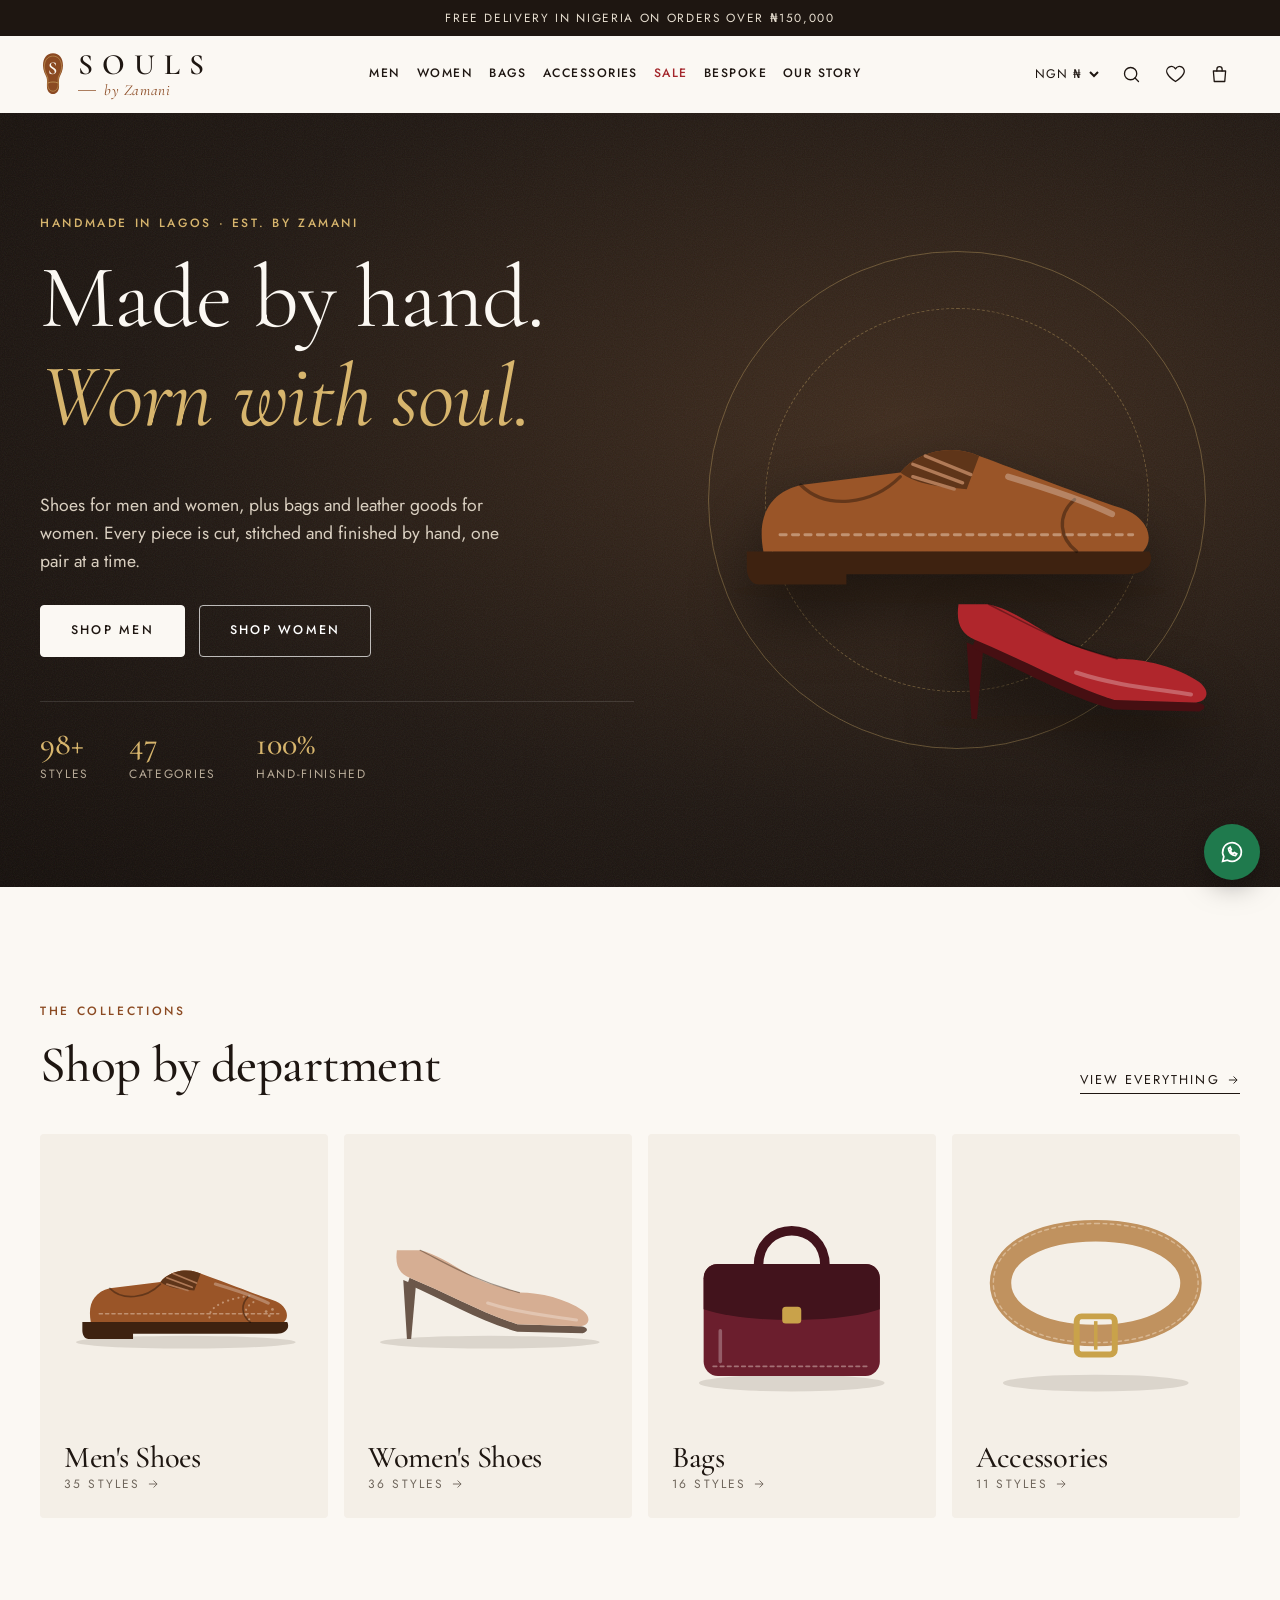
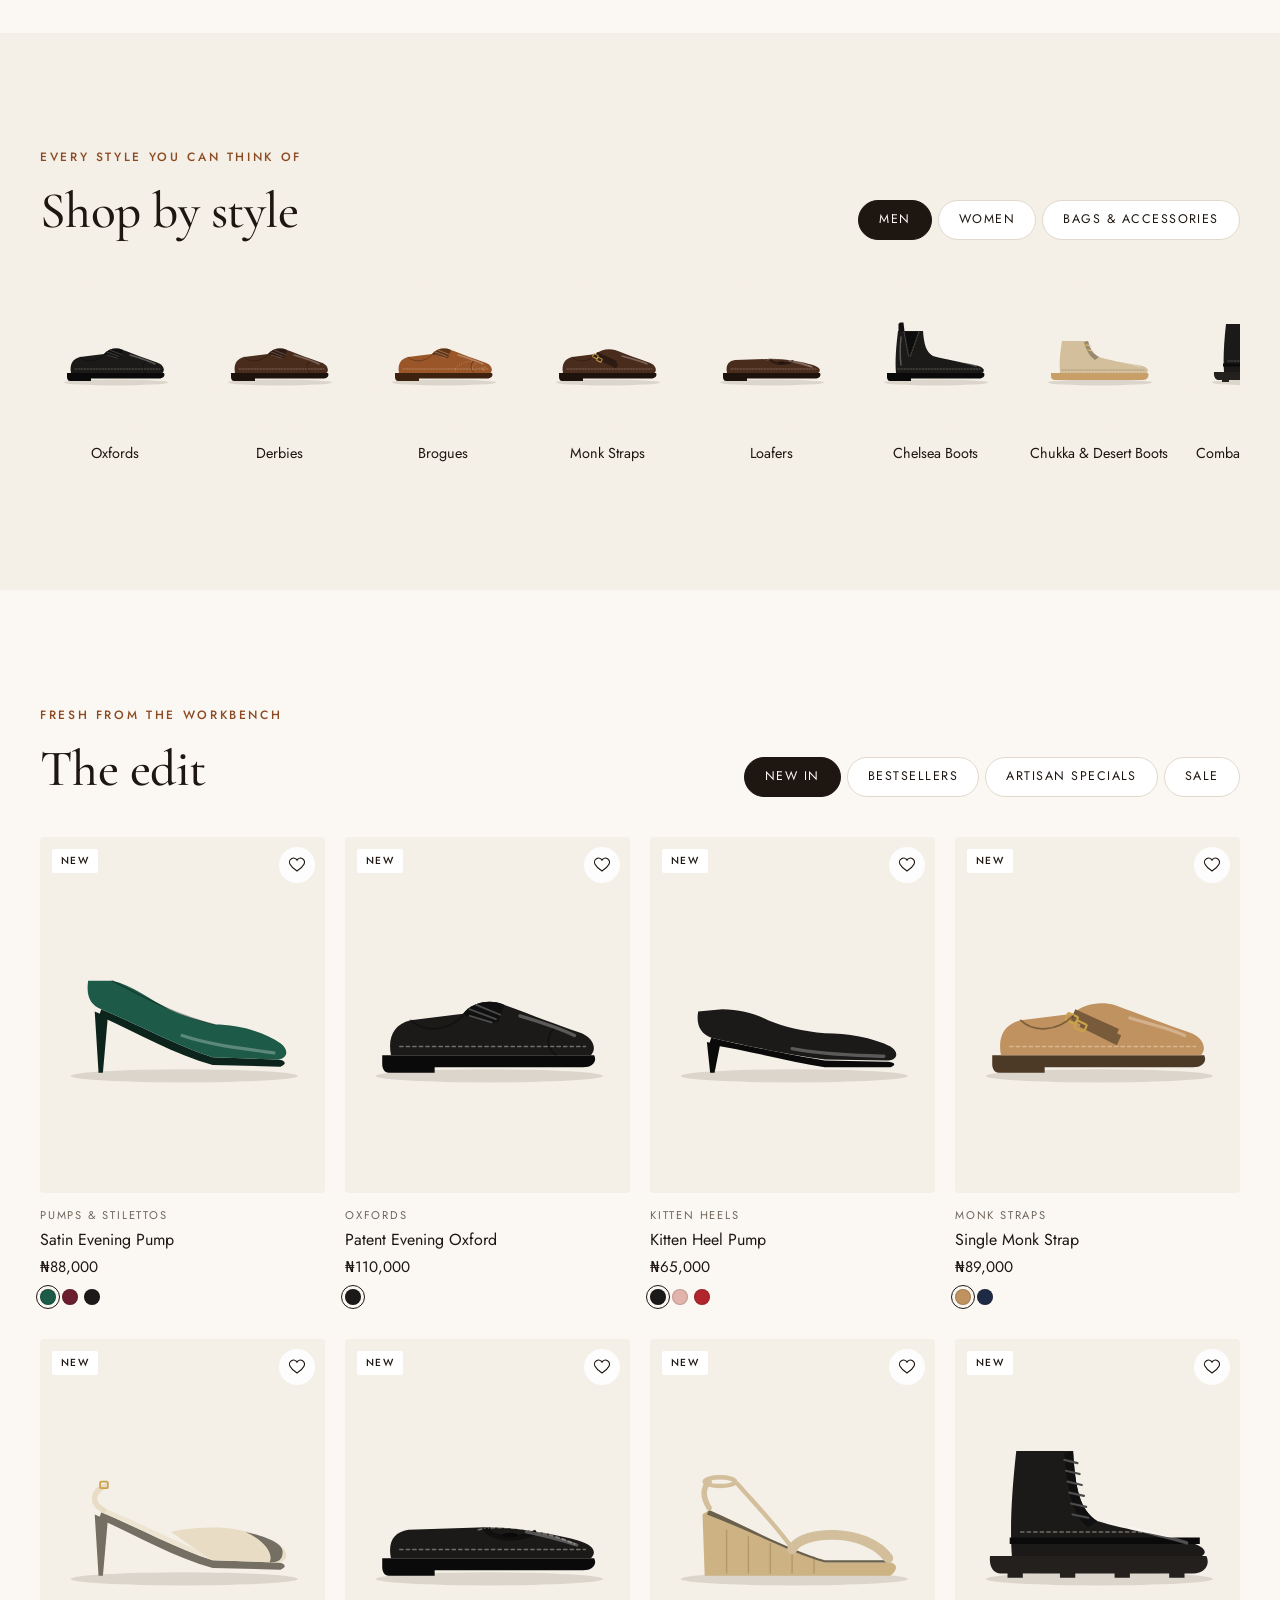
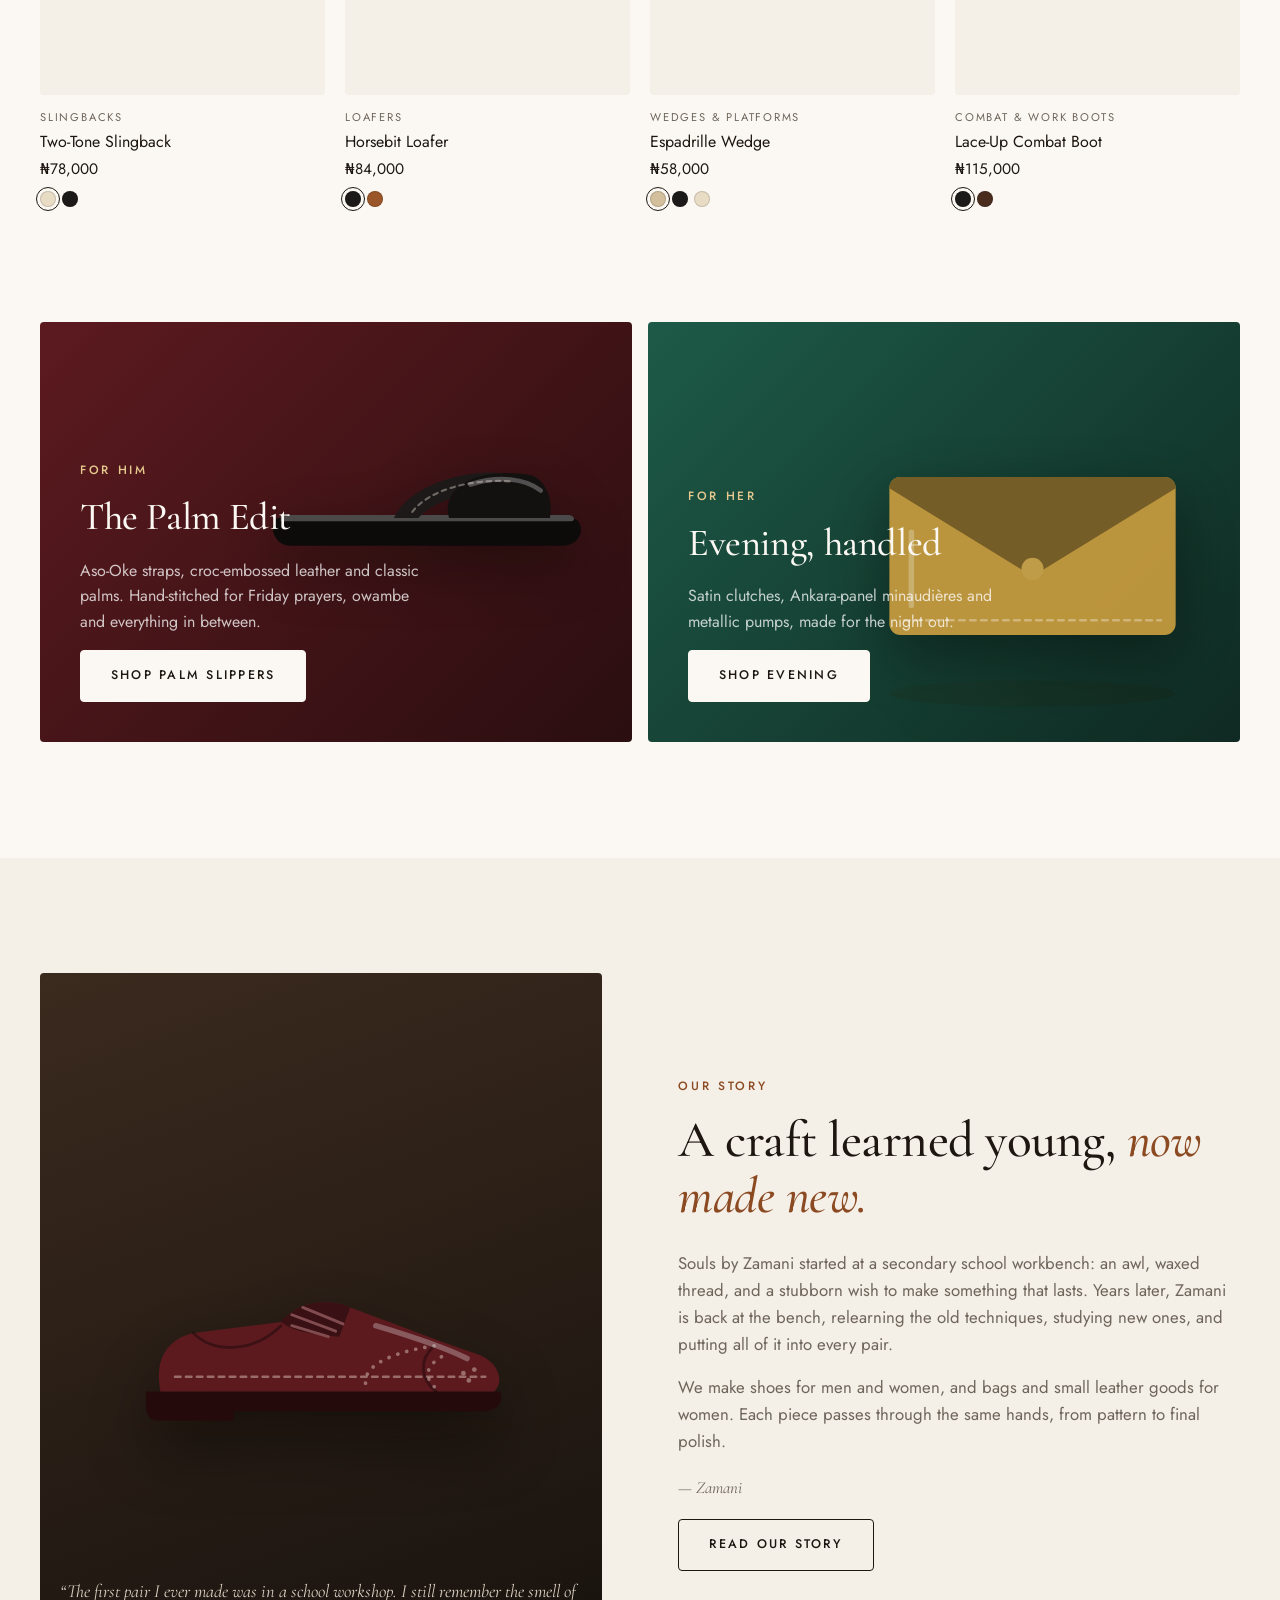
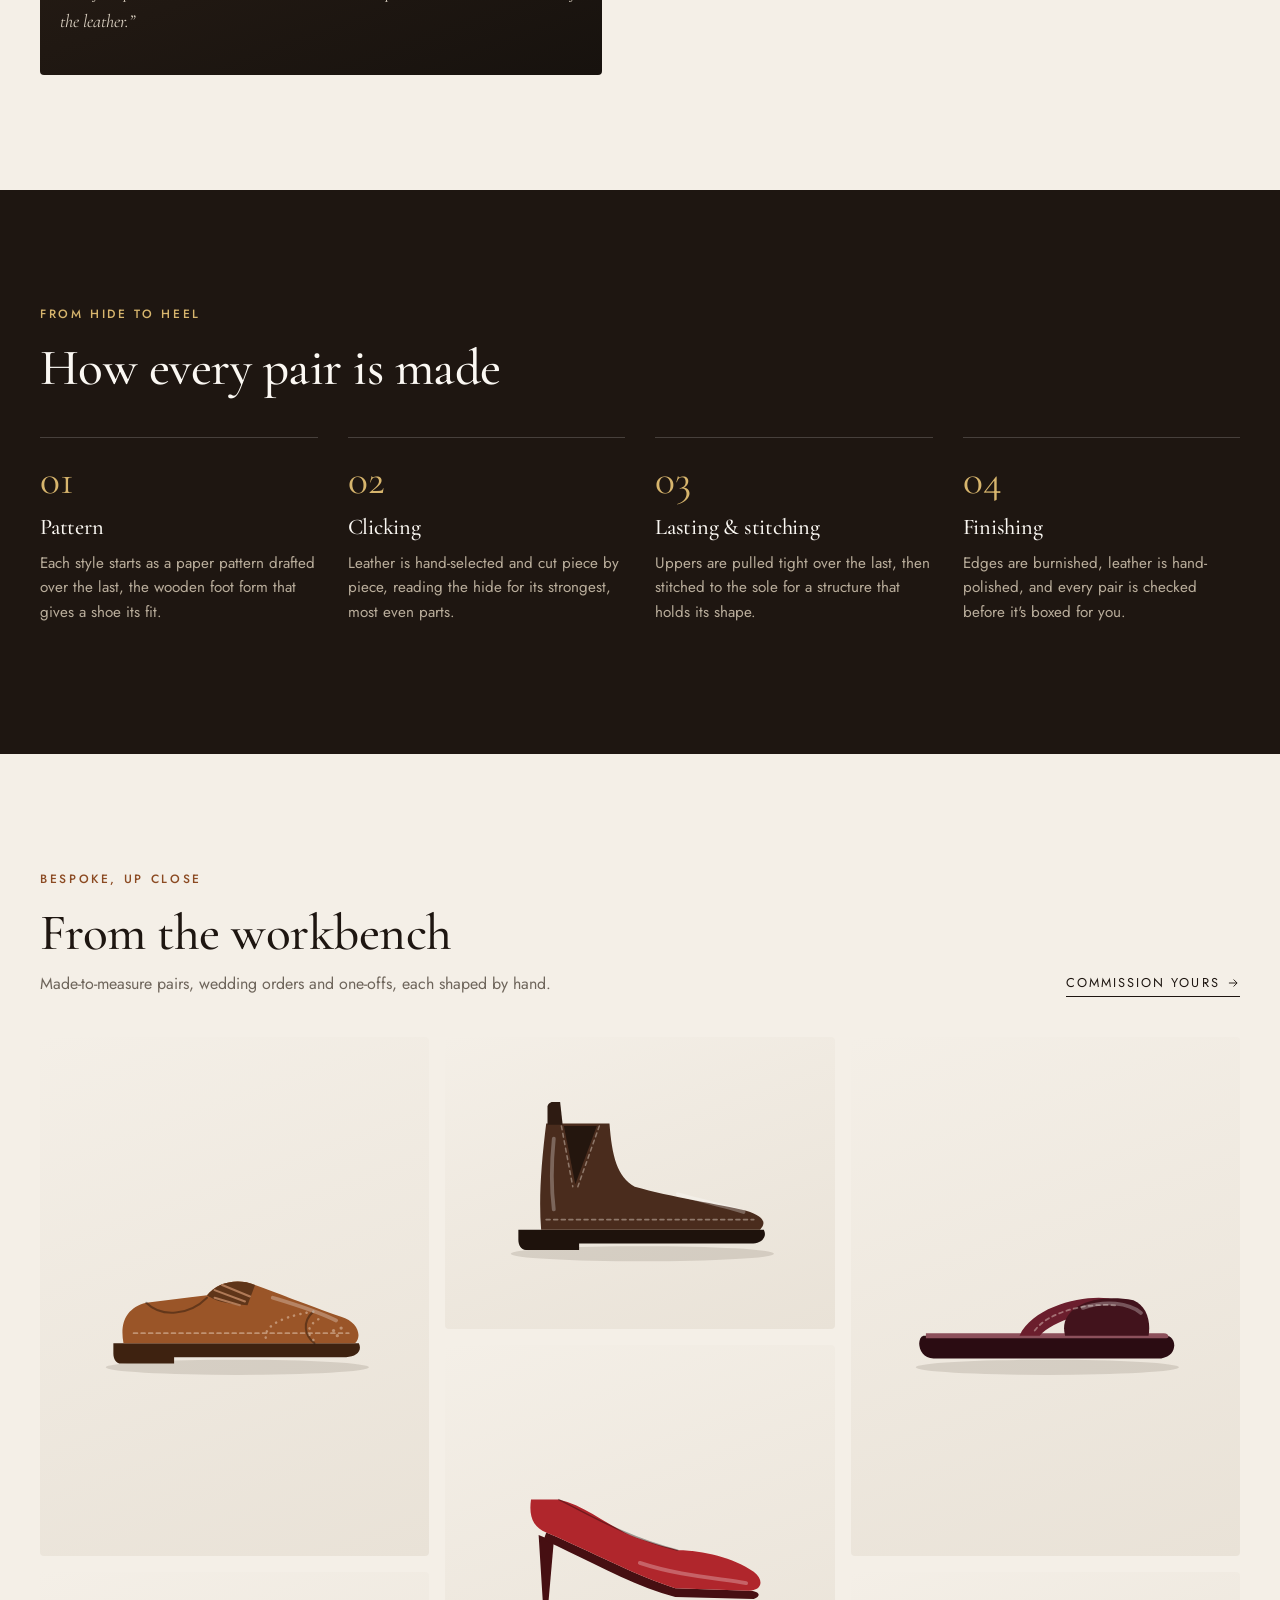
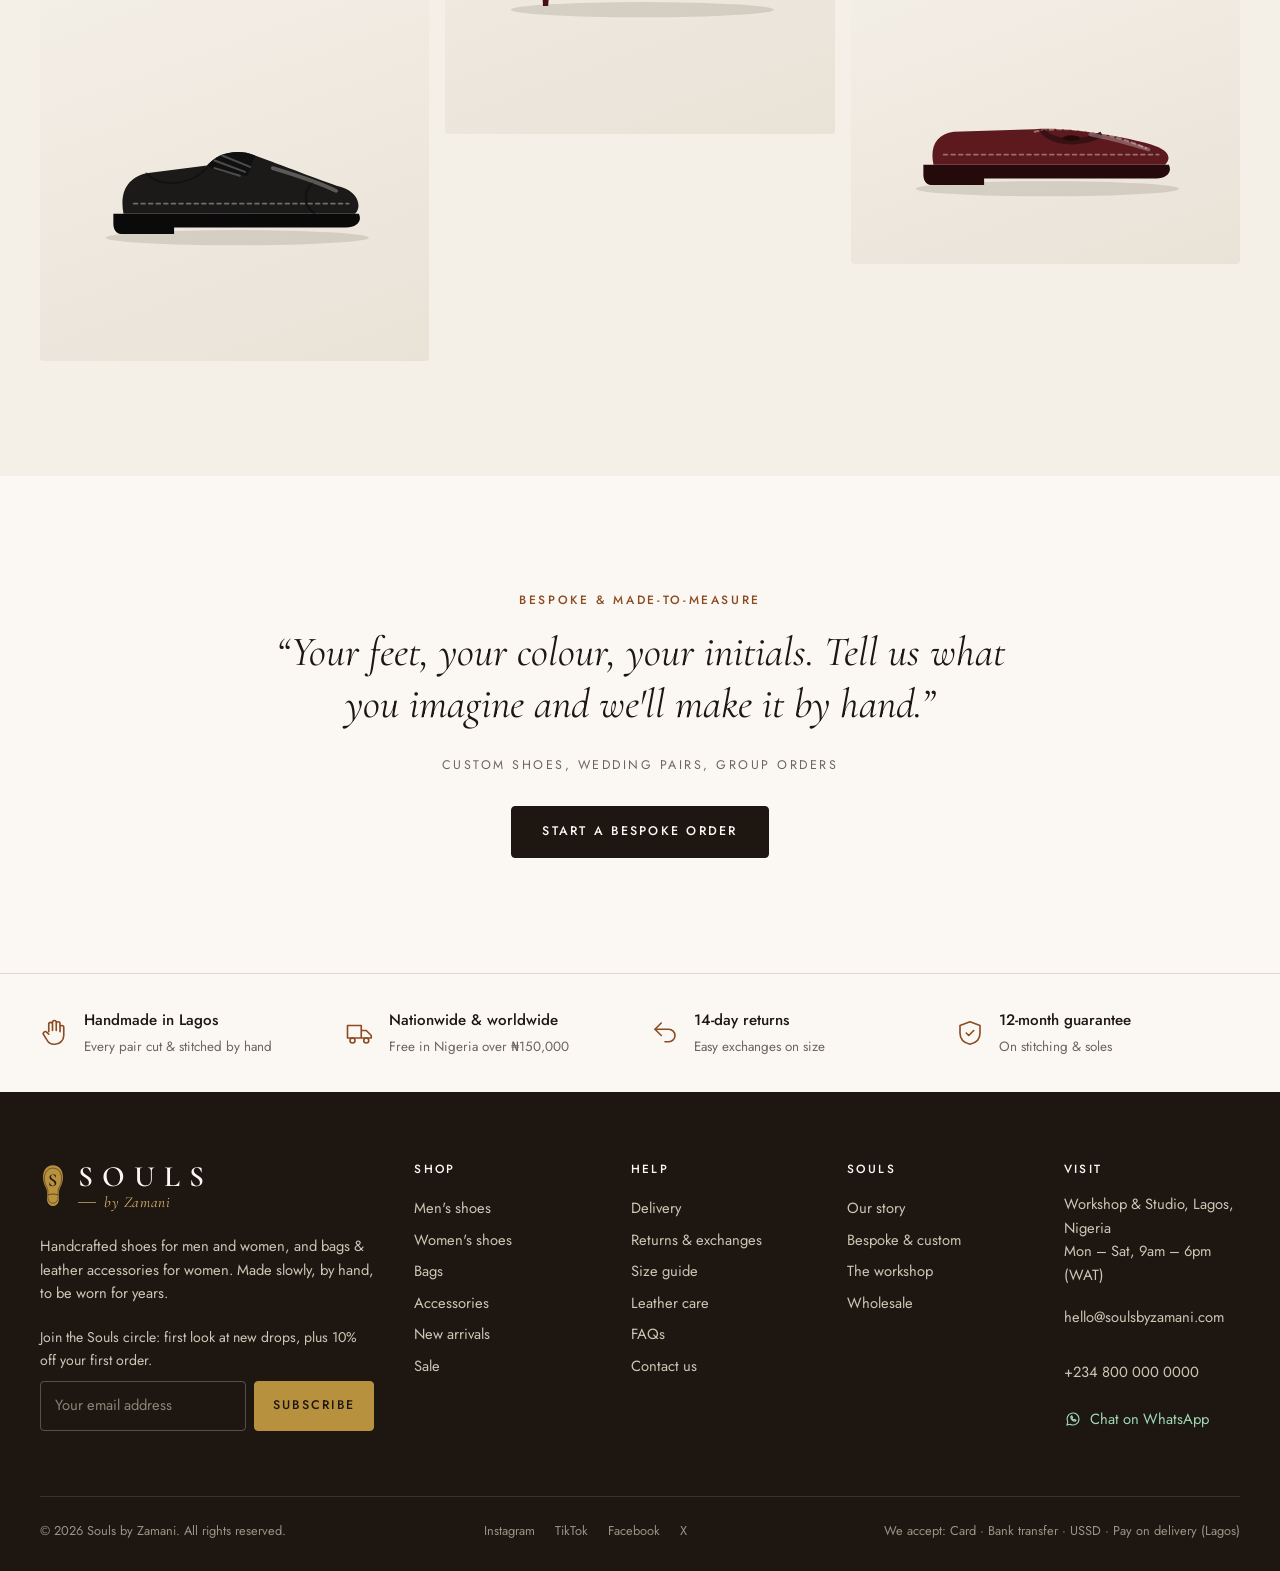
==== commit 9e462970: "Add cascading bespoke gallery to Home and Bespoke pages Masonry photo wall with lightbox, driven by " ====
--- a/index.html
+++ b/index.html
@@ -144,6 +144,20 @@
       </div>
     </section>
 
+    <section class="section section--paper">
+      <div class="container">
+        <div class="section__head reveal">
+          <div>
+            <span class="eyebrow">Bespoke, up close</span>
+            <h2>From the workbench</h2>
+            <p>Made-to-measure pairs, wedding orders and one-offs, each shaped by hand.</p>
+          </div>
+          <a href="bespoke.html" class="link">Commission yours <svg viewBox="0 0 24 24"><path d="M5 12h14M13 6l6 6-6 6"/></svg></a>
+        </div>
+        <div class="reveal" id="home-gallery"></div>
+      </div>
+    </section>
+
     <section class="section">
       <div class="container quote reveal">
         <span class="eyebrow">Bespoke &amp; Made-to-Measure</span>
--- a/assets/css/styles.css
+++ b/assets/css/styles.css
@@ -178,6 +178,7 @@
 
 /* search */
 .search { position: fixed; left: 0; right: 0; top: 0; z-index: 110; background: var(--ivory); box-shadow: var(--shadow); transform: translateY(-105%); transition: transform .35s cubic-bezier(.2,.7,.2,1); max-height: 90vh; overflow-y: auto; padding: 18px 0 30px; }
+.search:not(.is-open) { visibility: hidden; transition: transform .35s cubic-bezier(.2,.7,.2,1), visibility 0s .35s; }
 .search.is-open { transform: none; }
 .search__form { display: flex; align-items: center; gap: 12px; border-bottom: 1px solid var(--ink); padding: 8px 0; }
 .search__form > svg { width: 22px; height: 22px; fill: none; stroke: currentColor; stroke-width: 1.5; flex: none; }
@@ -635,3 +636,27 @@
 @media (max-width: 560px) {
   .announce { font-size: .62rem; letter-spacing: .08em; }
 }
+
+/* ---------- cascading gallery ---------- */
+.cascade { columns: 3 280px; column-gap: 16px; }
+.cascade__item { break-inside: avoid; margin: 0 0 16px; position: relative; overflow: hidden; border-radius: var(--radius); background: var(--paper); cursor: zoom-in; display: block; }
+.cascade__item--tall { aspect-ratio: 3/4; }
+.cascade__item--square { aspect-ratio: 1; }
+.cascade__item--wide { aspect-ratio: 4/3; }
+.cascade__item img, .cascade__item .cascade__art { position: absolute; inset: 0; width: 100%; height: 100%; object-fit: cover; transition: transform .8s cubic-bezier(.2,.7,.2,1); }
+.cascade__art { display: grid; place-items: center; background: linear-gradient(160deg, var(--paper), var(--stone)); }
+.cascade__art svg { width: 78%; height: 78%; }
+.cascade__item:hover img, .cascade__item:hover .cascade__art { transform: scale(1.05); }
+.cascade__item figcaption { position: absolute; left: 0; right: 0; bottom: 0; padding: 40px 18px 16px; color: #fff; font-family: var(--serif); font-size: 1.15rem; font-style: italic; line-height: 1.25; background: linear-gradient(transparent, rgba(20, 14, 10, .78)); opacity: 0; transform: translateY(8px); transition: all .35s; }
+.cascade__item:hover figcaption, .cascade__item:focus figcaption { opacity: 1; transform: none; }
+@media (hover: none) { .cascade__item figcaption { opacity: 1; transform: none; font-size: 1rem; } }
+.lightbox { position: fixed; inset: 0; z-index: 160; background: rgba(20, 14, 10, .92); display: none; place-items: center; padding: 20px; }
+.lightbox.is-open { display: grid; }
+.lightbox figure { margin: 0; max-width: min(1000px, 100%); width: 100%; }
+.lightbox img { max-height: 80vh; width: auto; margin: 0 auto; border-radius: var(--radius); }
+.lightbox .cascade__art { aspect-ratio: 4/3; border-radius: var(--radius); }
+.lightbox figcaption { color: #e9e0d2; text-align: center; margin-top: 14px; font-family: var(--serif); font-style: italic; font-size: 1.2rem; }
+.lightbox figcaption span { display: block; font-family: var(--sans); font-style: normal; font-size: .8rem; color: #b8ab98; margin-top: 4px; }
+.lightbox figcaption a { text-decoration: underline; }
+.lightbox__close { position: absolute; top: 16px; right: 16px; color: #fff; }
+.lightbox__close:hover { background: rgba(255,255,255,.1); }
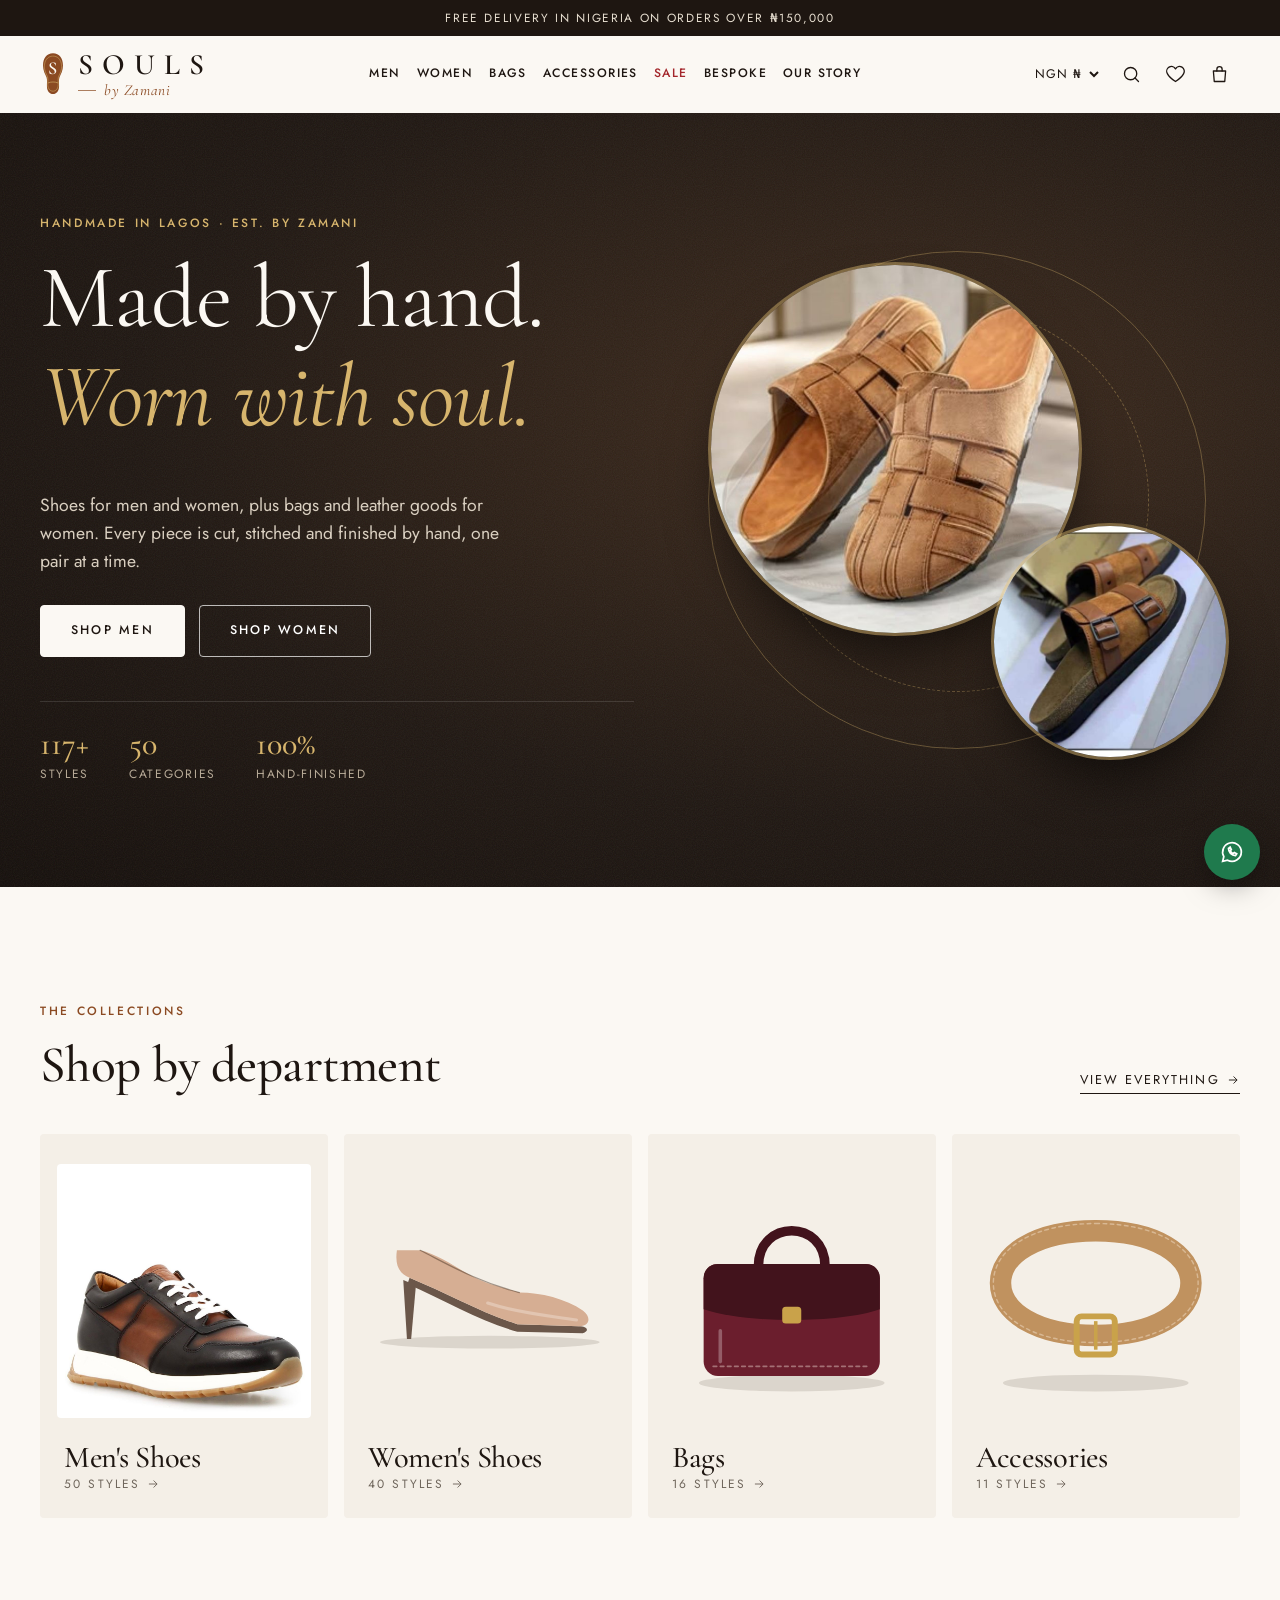
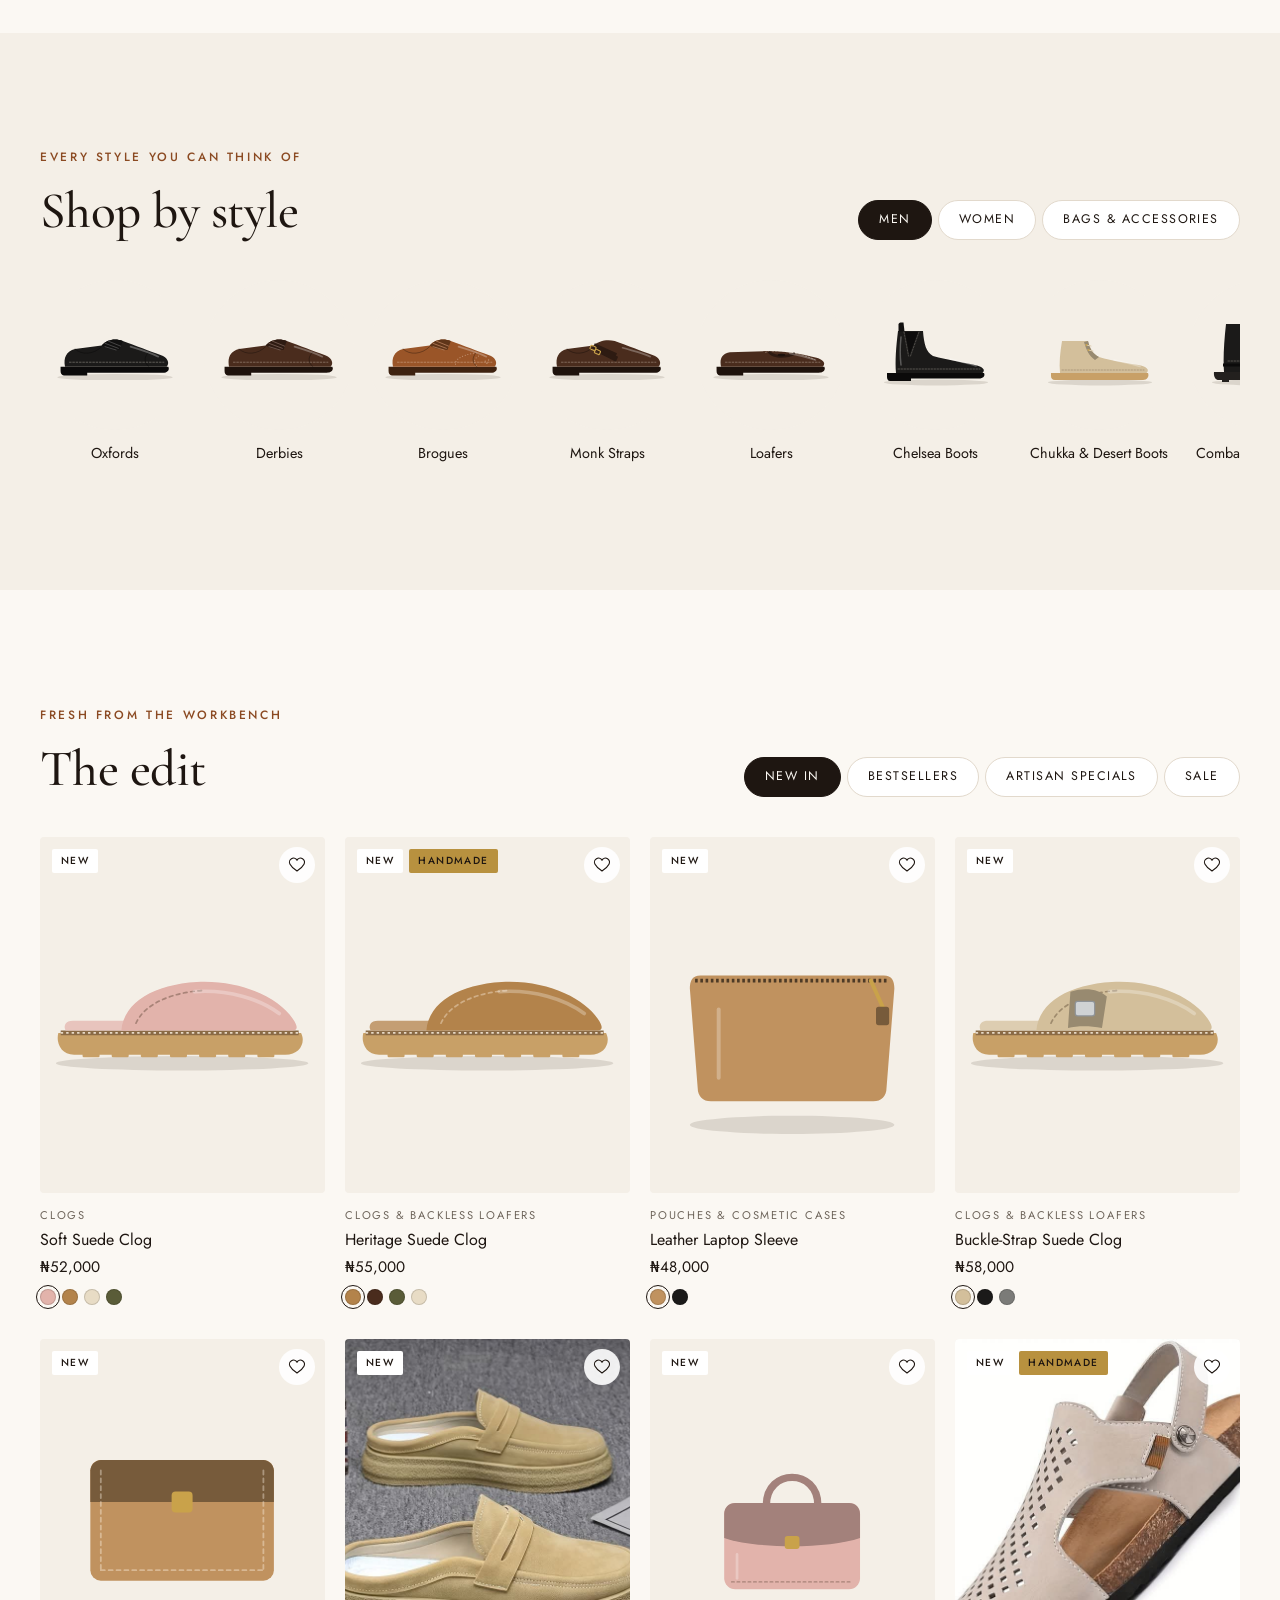
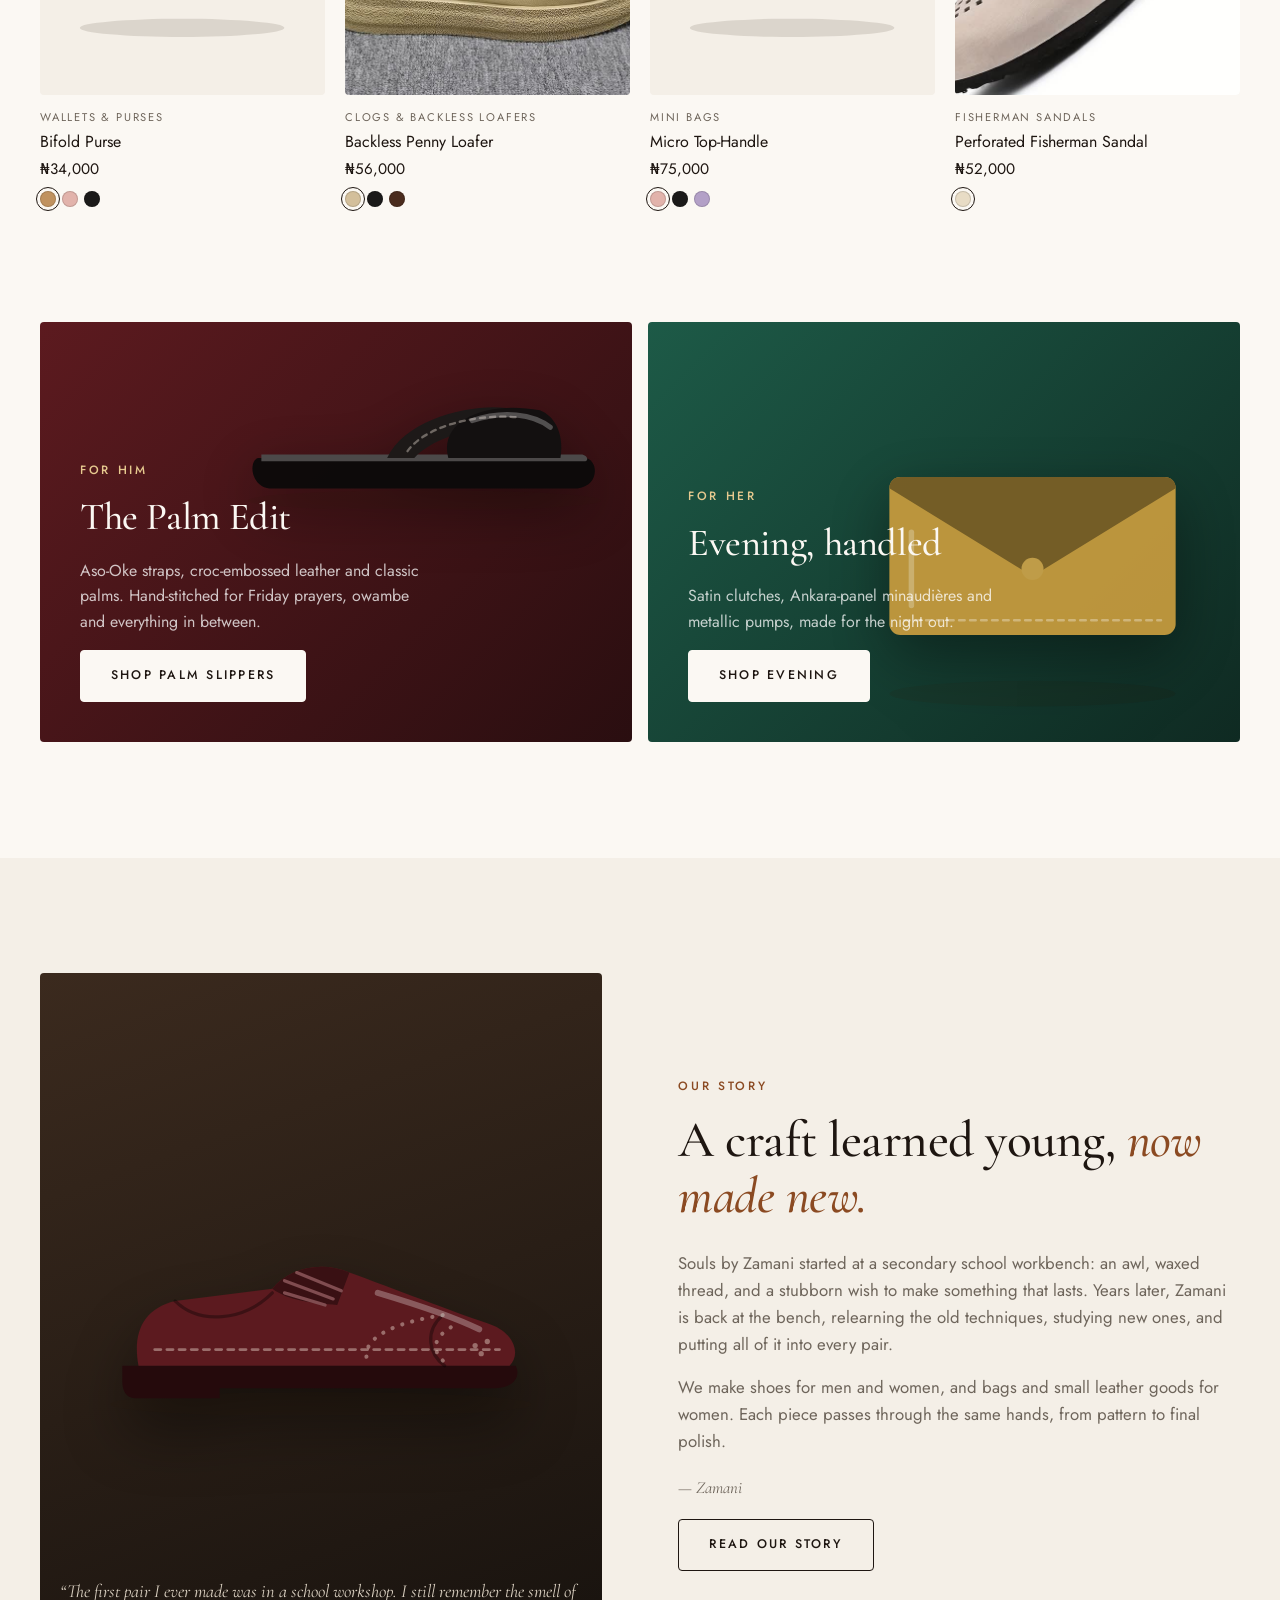
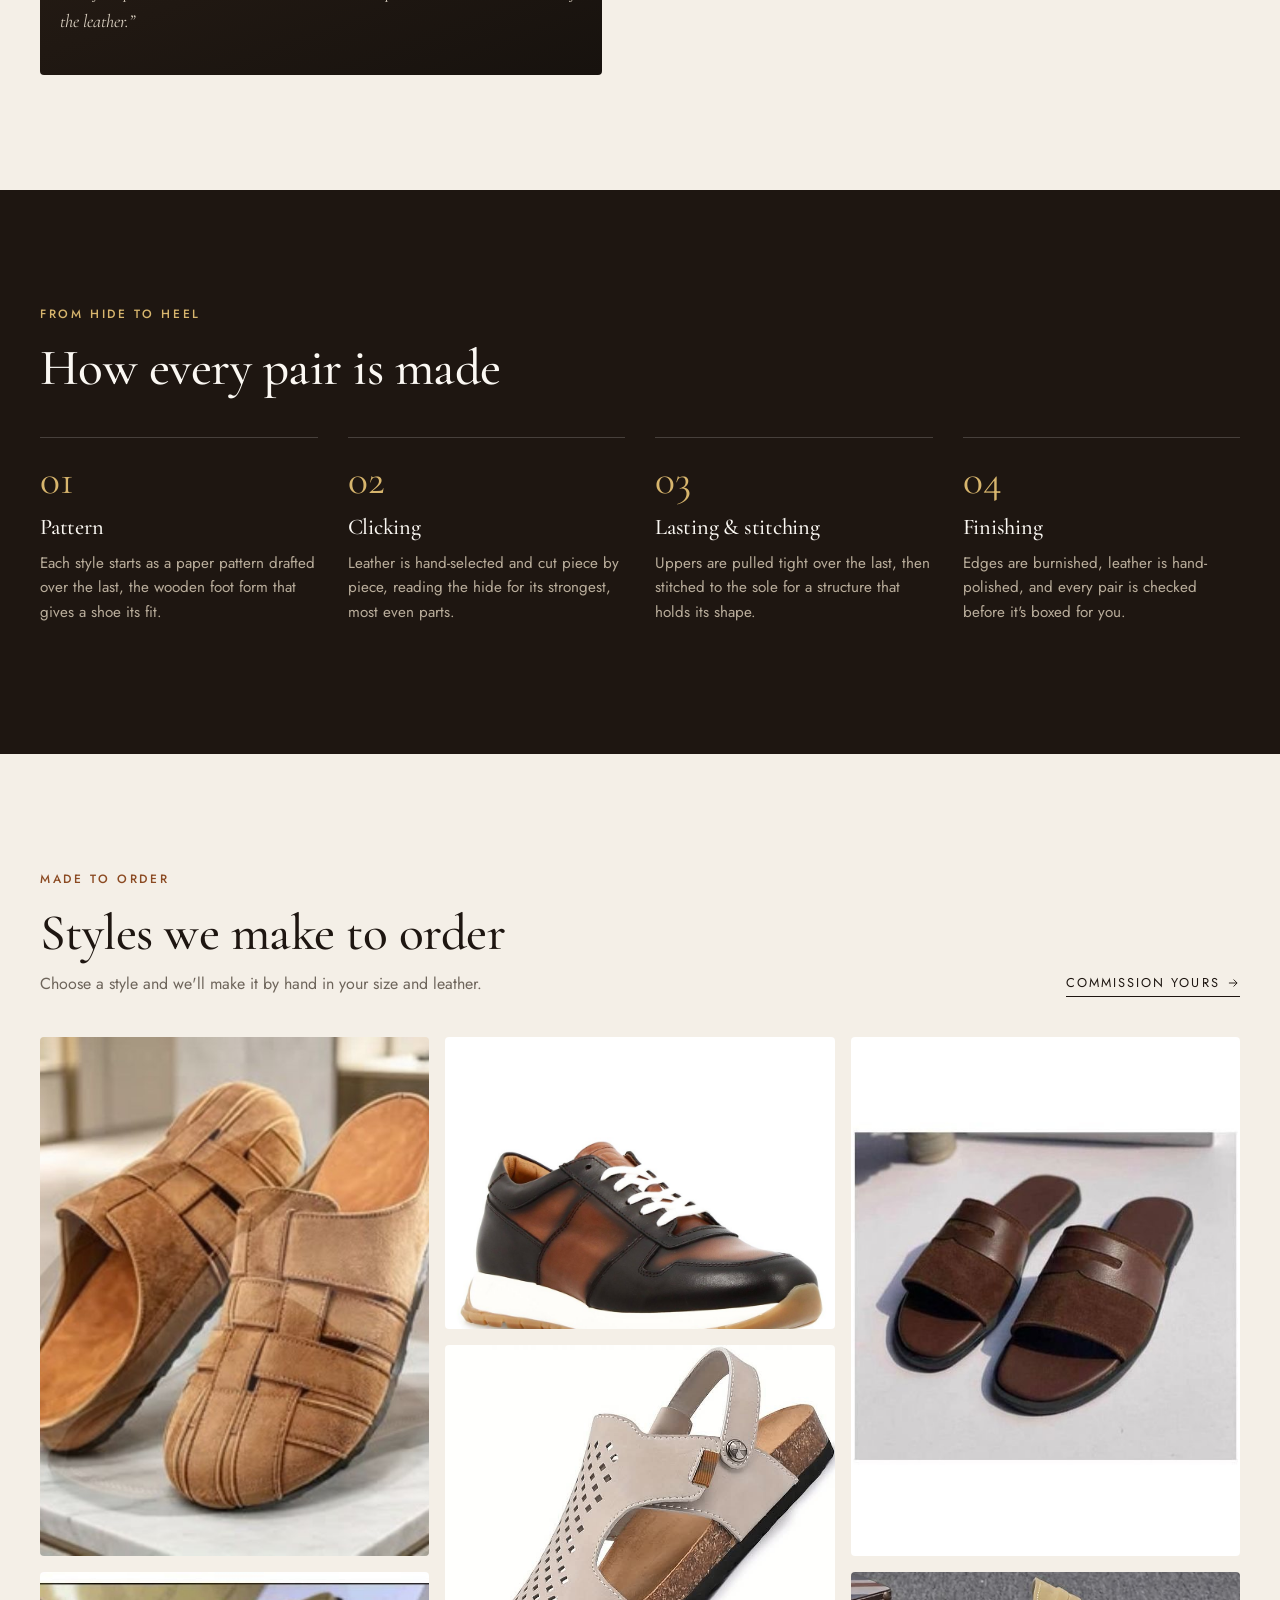
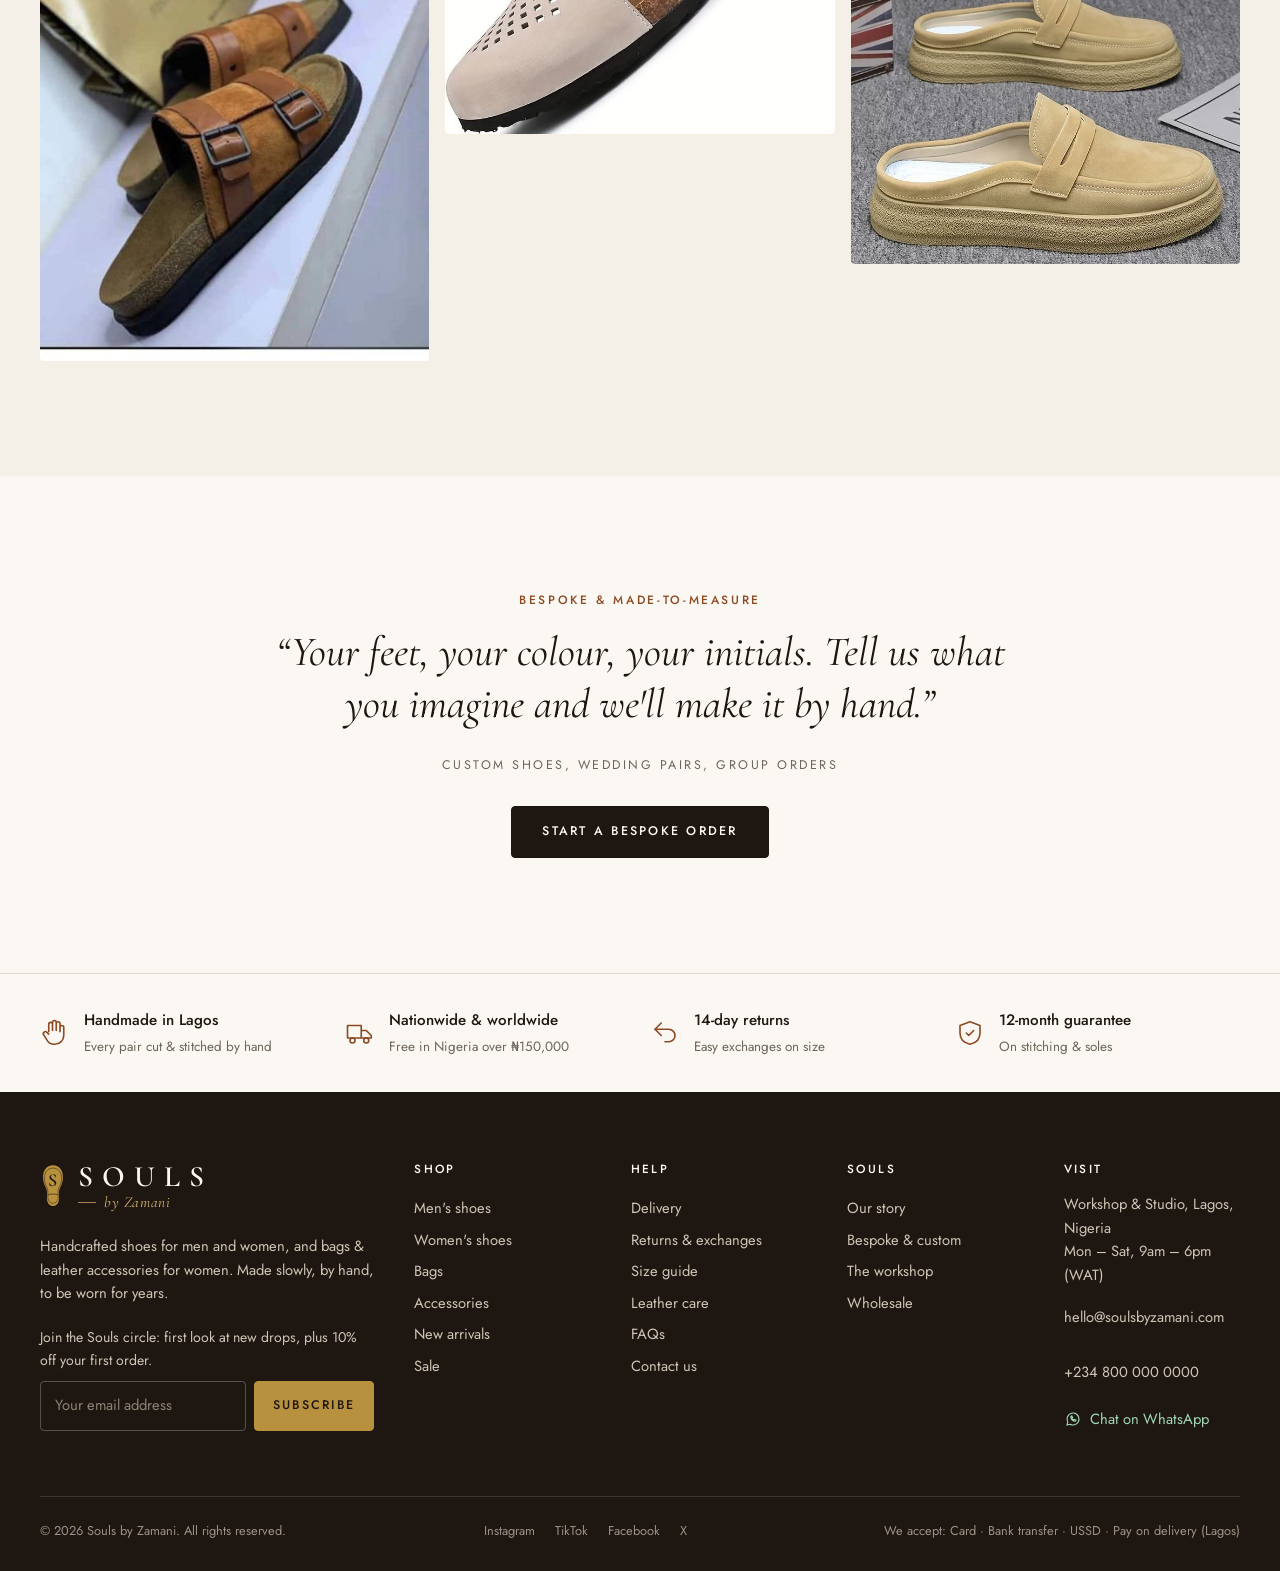
==== commit 693a2a8f: "Use owner's product photos and deploy with GitHub Pages Adds photos for 12 products (cropped from th" ====
--- a/index.html
+++ b/index.html
@@ -148,9 +148,9 @@
       <div class="container">
         <div class="section__head reveal">
           <div>
-            <span class="eyebrow">Bespoke, up close</span>
-            <h2>From the workbench</h2>
-            <p>Made-to-measure pairs, wedding orders and one-offs, each shaped by hand.</p>
+            <span class="eyebrow">Made to order</span>
+            <h2>Styles we make to order</h2>
+            <p>Choose a style and we'll make it by hand in your size and leather.</p>
           </div>
           <a href="bespoke.html" class="link">Commission yours <svg viewBox="0 0 24 24"><path d="M5 12h14M13 6l6 6-6 6"/></svg></a>
         </div>
--- a/assets/css/styles.css
+++ b/assets/css/styles.css
@@ -660,3 +660,13 @@
 .lightbox figcaption a { text-decoration: underline; }
 .lightbox__close { position: absolute; top: 16px; right: 16px; color: #fff; }
 .lightbox__close:hover { background: rgba(255,255,255,.1); }
+
+/* ---------- product photos ---------- */
+.hero__photo { border-radius: 50%; overflow: hidden; aspect-ratio: 1; box-shadow: 0 30px 60px -20px rgba(0,0,0,.7); border: 3px solid rgba(215,181,109,.45); filter: none; }
+.hero__photo img { width: 100%; height: 100%; object-fit: cover; }
+.hero__photo.hero__piece--a { width: 66%; left: 6%; top: 8%; }
+.hero__photo.hero__piece--b { width: 42%; right: 2%; bottom: 4%; }
+.tile__art img { width: 100%; height: 100%; object-fit: cover; border-radius: var(--radius); }
+.mini-cat__art { overflow: hidden; }
+.mini-cat__art img { width: 100%; height: 100%; object-fit: cover; }
+.gallery__thumbs img, .line__img img, .search__thumb img { width: 100%; height: 100%; }
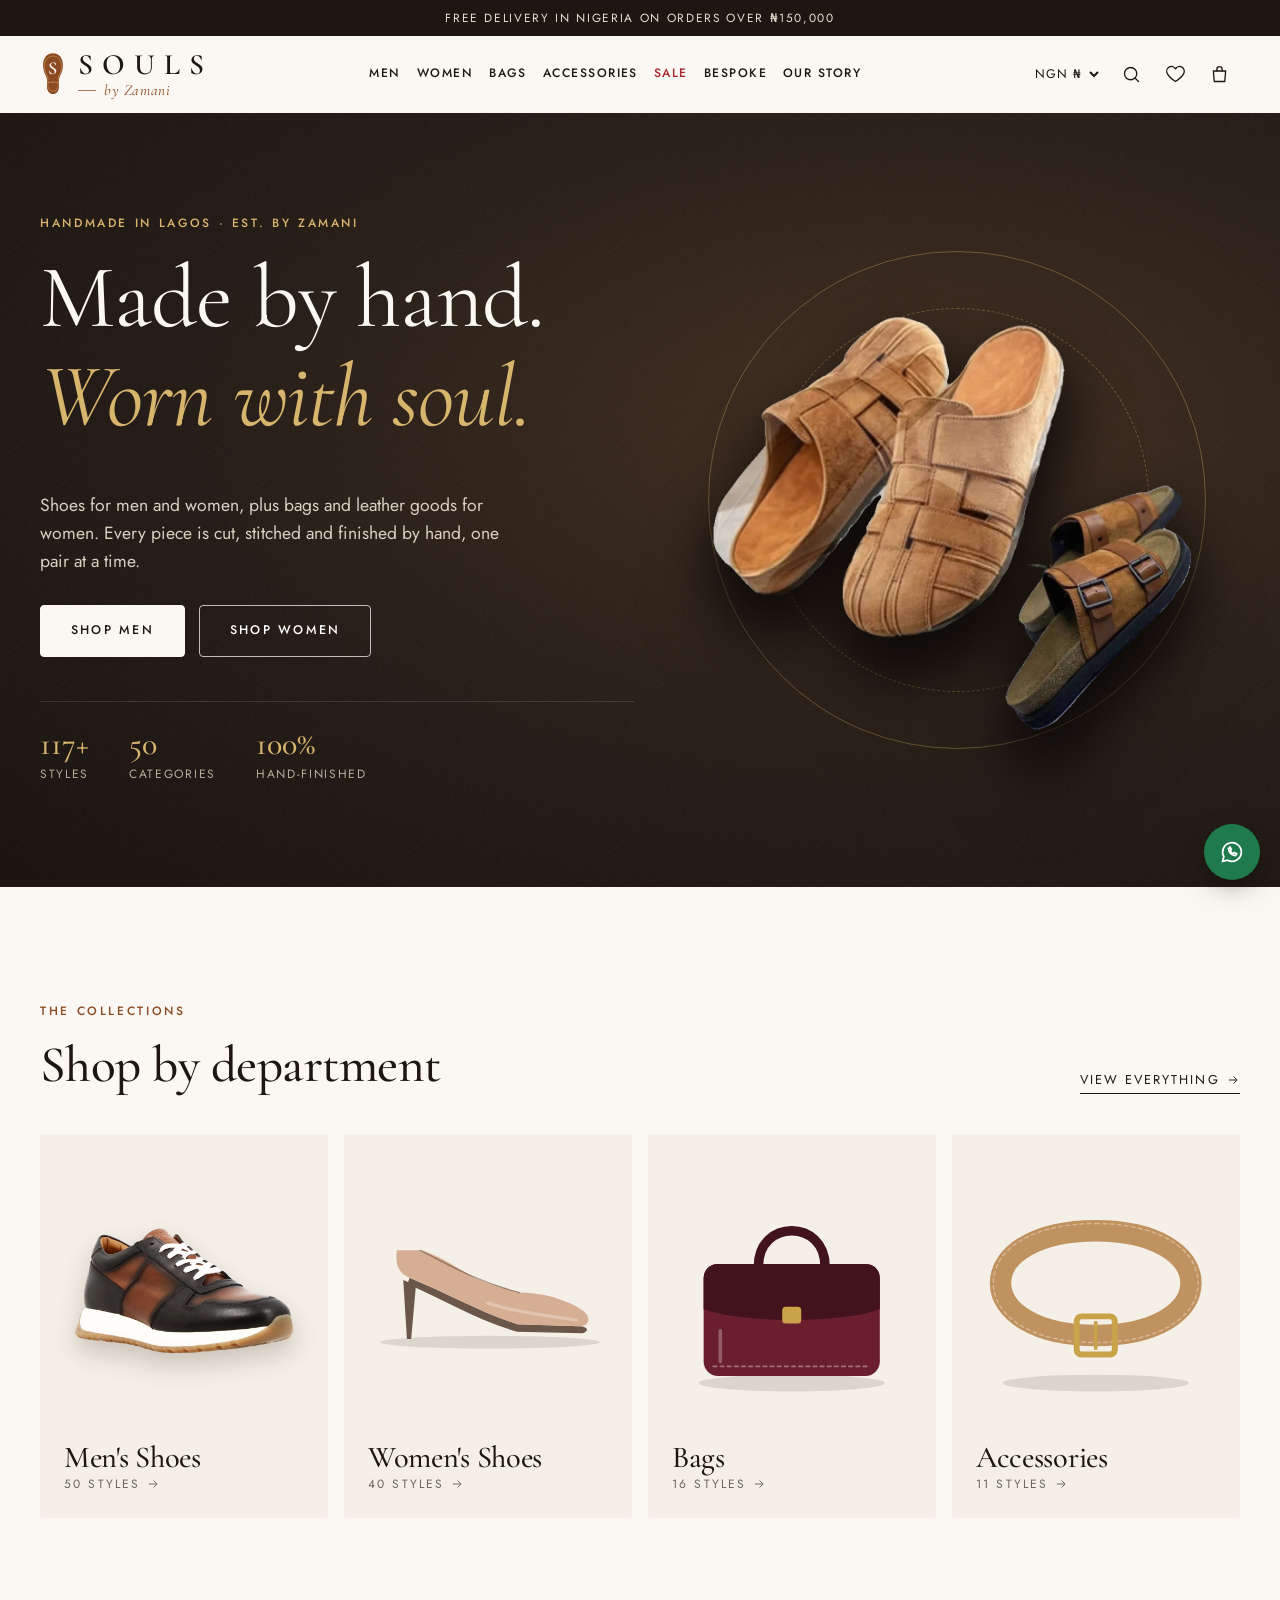
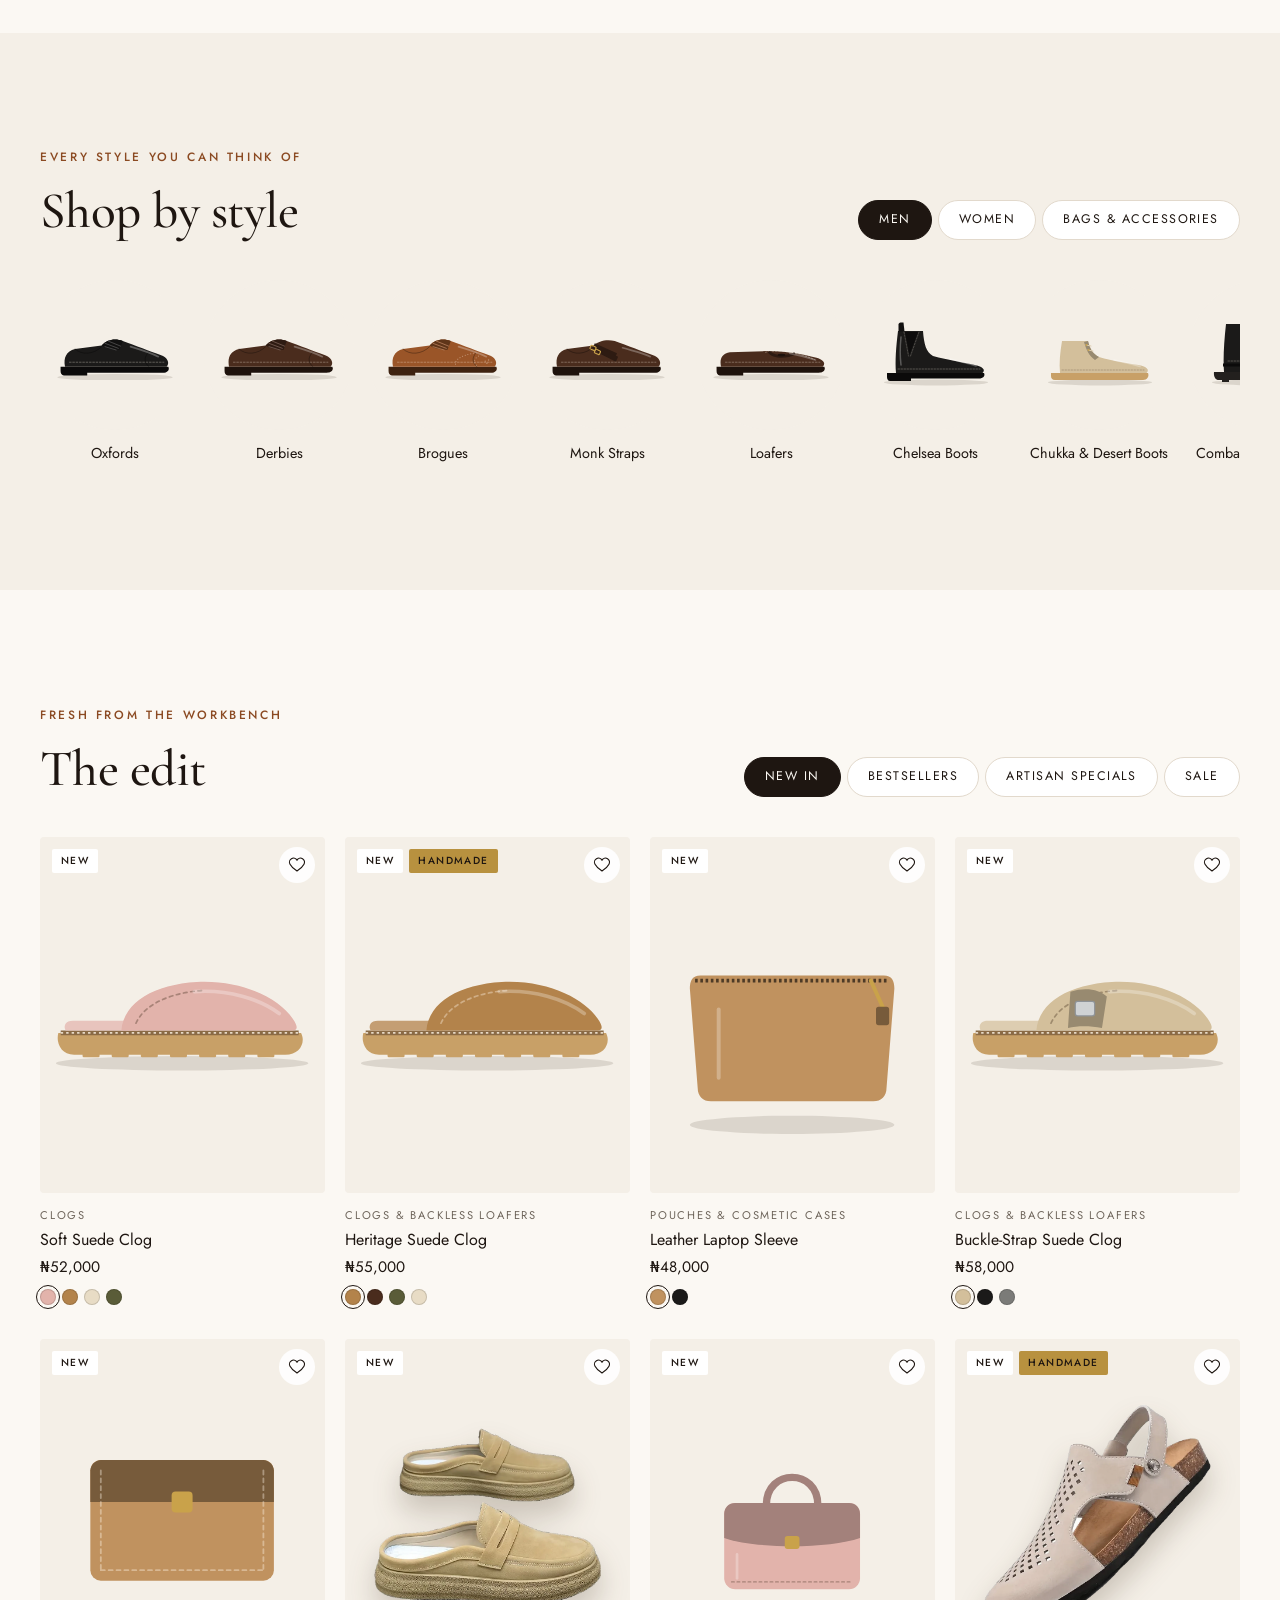
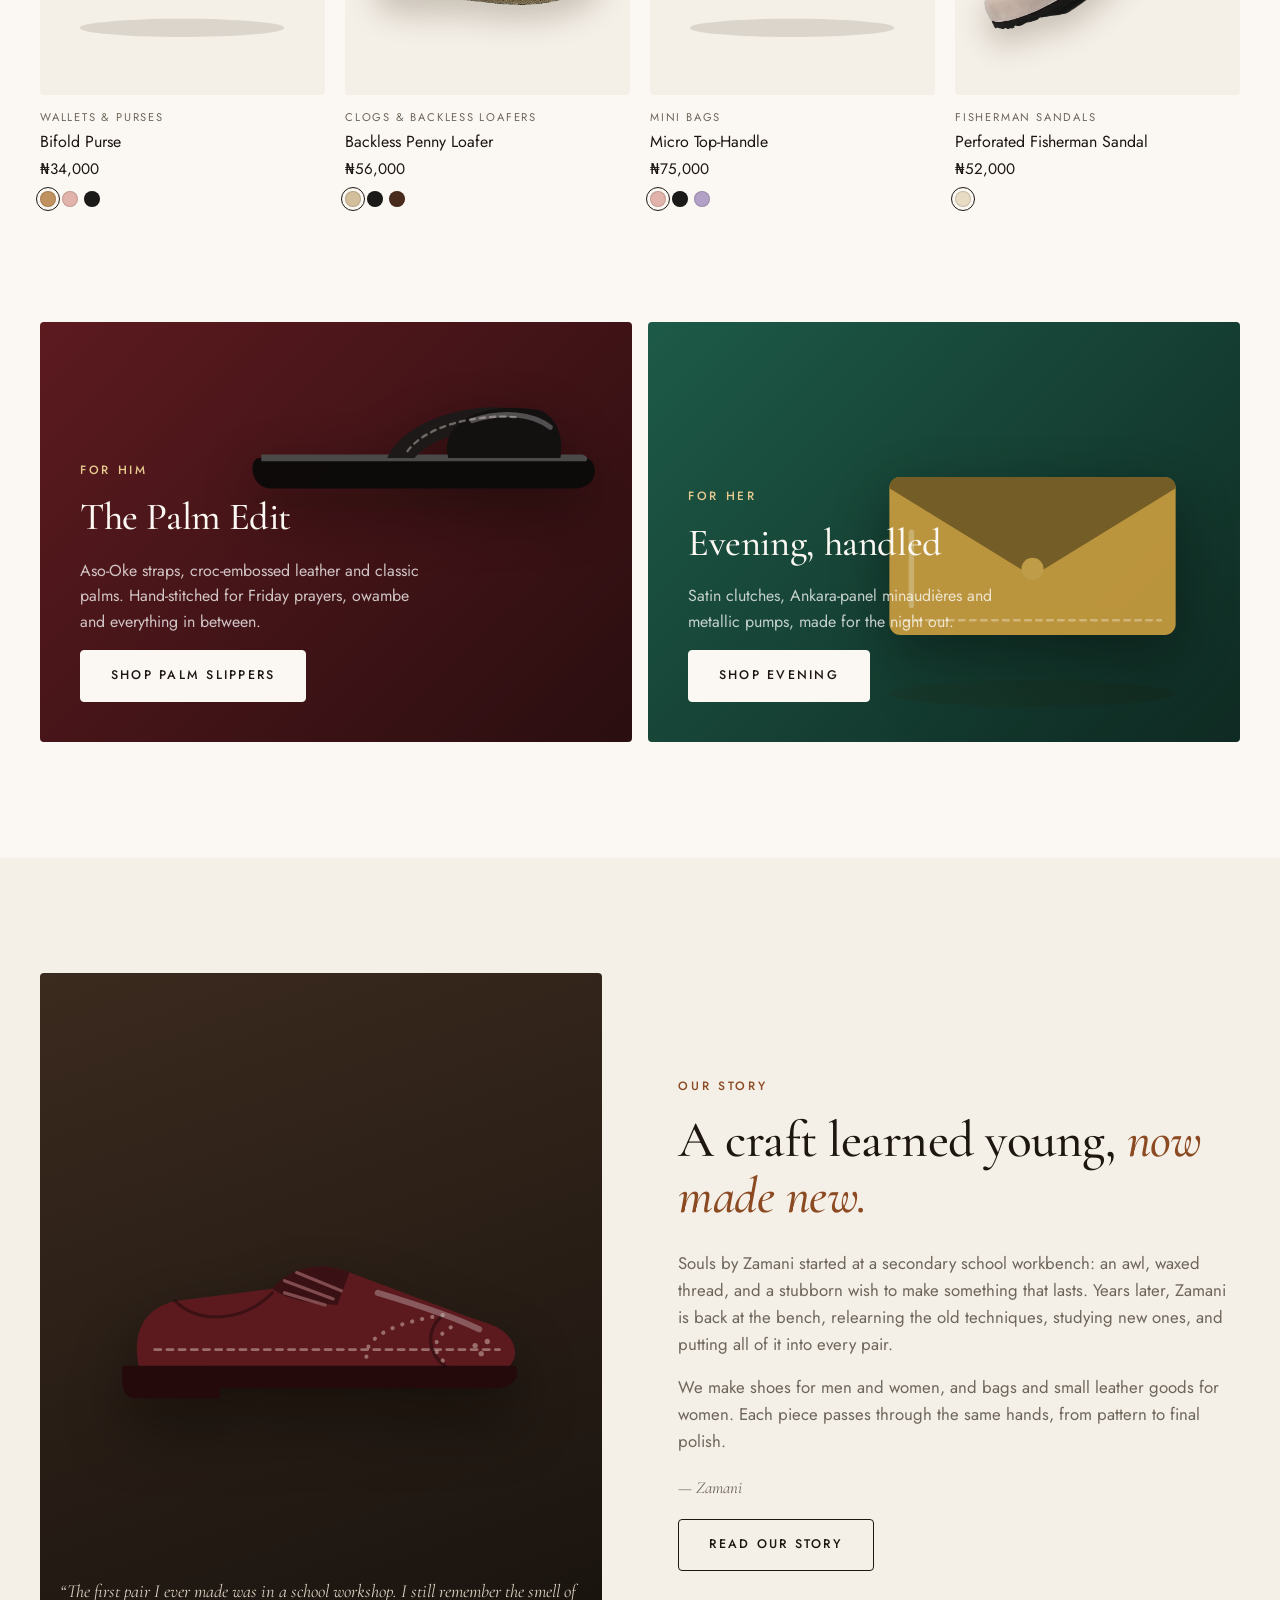
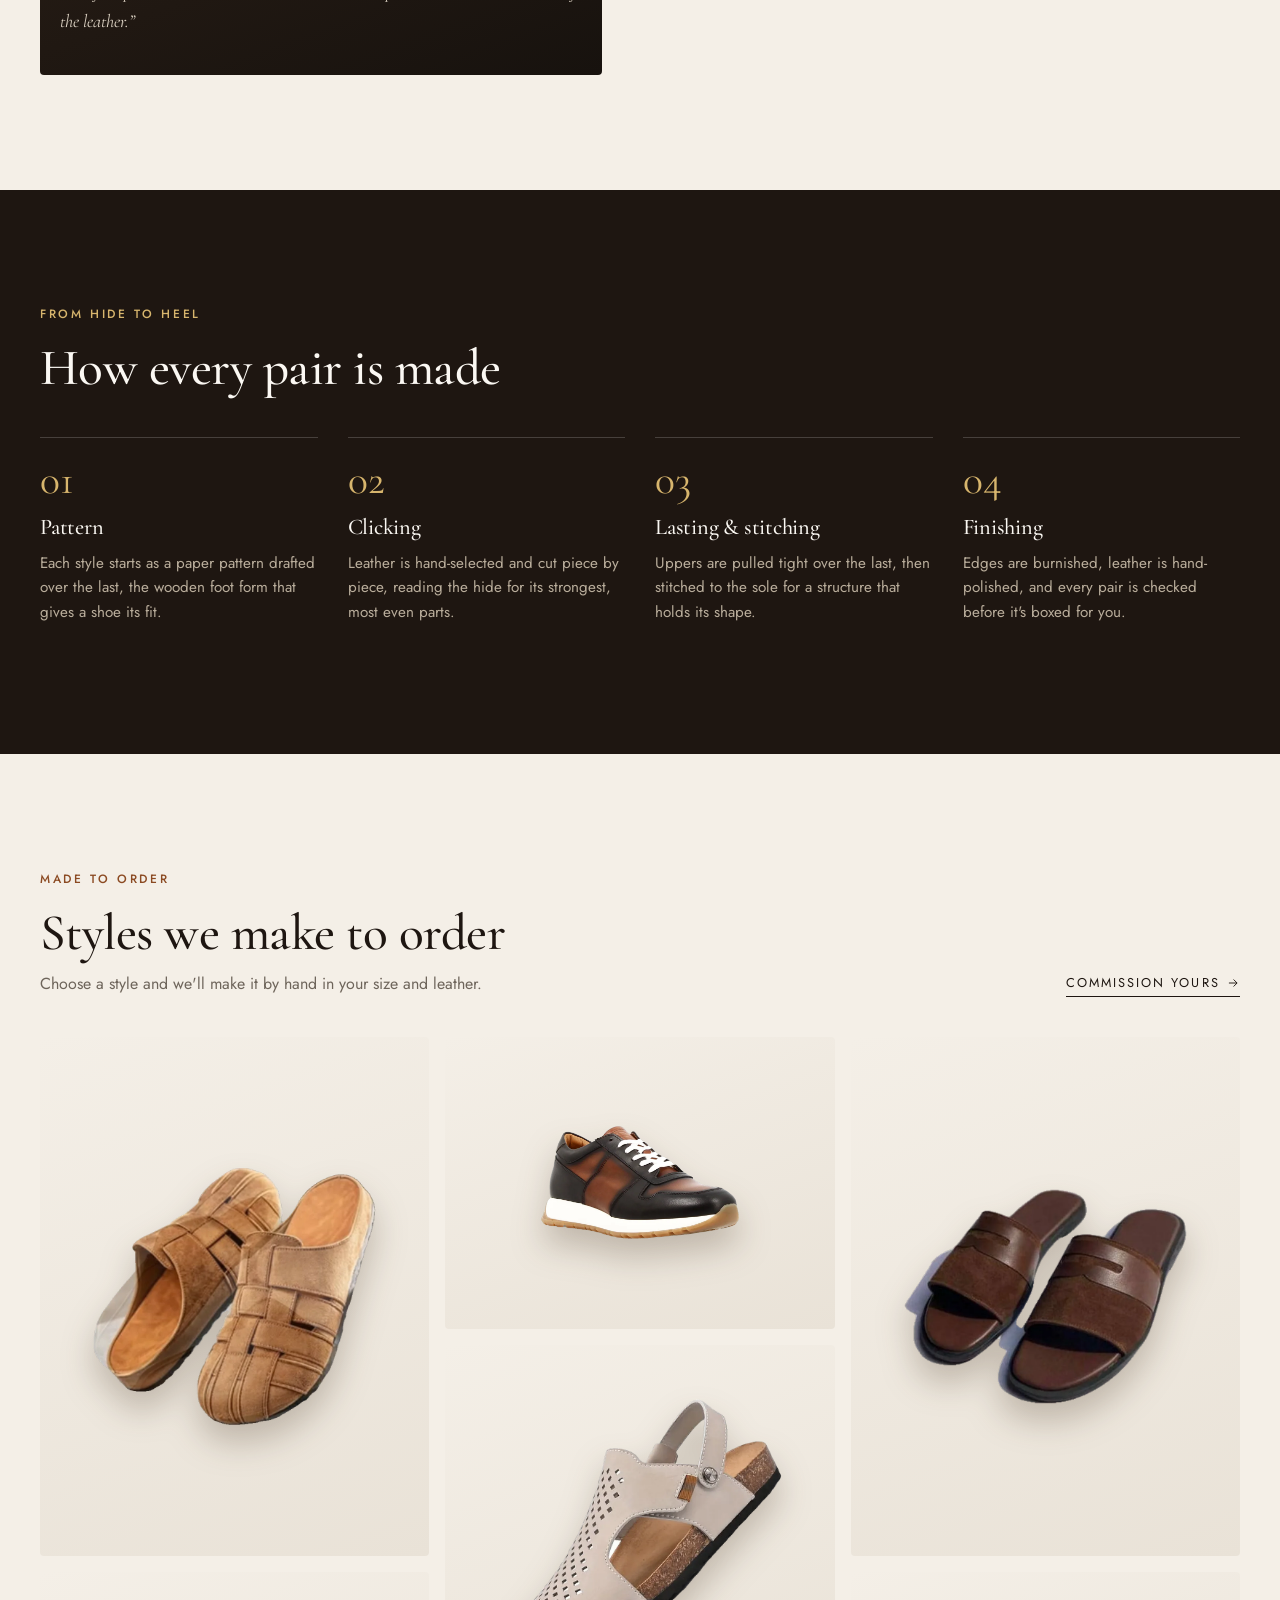
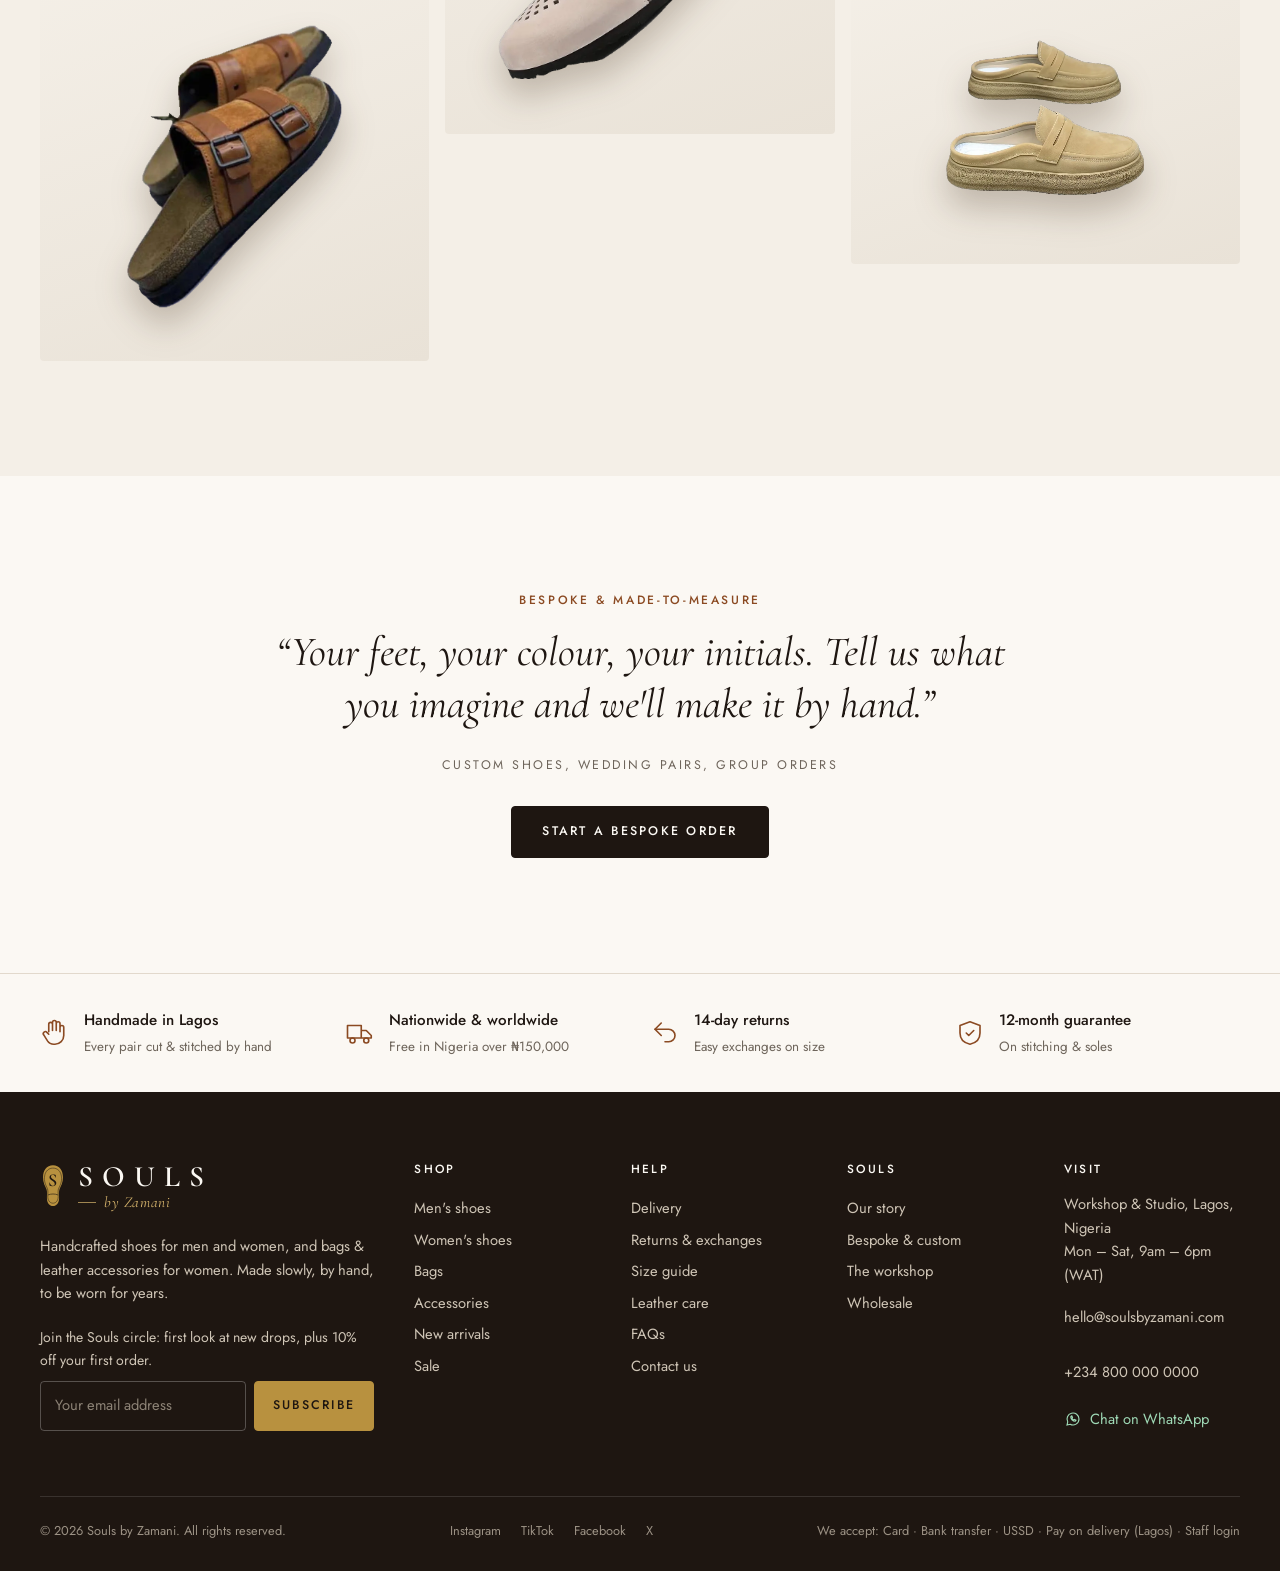
==== commit 8b9bbe82: "Add admin backend: products, orders, customers, payments, staff & roles - admin/ app with dashboard," ====
--- a/index.html
+++ b/index.html
@@ -173,6 +173,7 @@
   <script src="assets/js/config.js"></script>
   <script src="assets/js/data.js"></script>
   <script src="assets/js/art.js"></script>
+  <script src="assets/js/backend.js"></script>
   <script src="assets/js/app.js"></script>
   <script src="assets/js/home.js"></script>
 </body>
--- a/assets/css/styles.css
+++ b/assets/css/styles.css
@@ -661,12 +661,16 @@
 .lightbox__close { position: absolute; top: 16px; right: 16px; color: #fff; }
 .lightbox__close:hover { background: rgba(255,255,255,.1); }
 
-/* ---------- product photos ---------- */
-.hero__photo { border-radius: 50%; overflow: hidden; aspect-ratio: 1; box-shadow: 0 30px 60px -20px rgba(0,0,0,.7); border: 3px solid rgba(215,181,109,.45); filter: none; }
-.hero__photo img { width: 100%; height: 100%; object-fit: cover; }
-.hero__photo.hero__piece--a { width: 66%; left: 6%; top: 8%; }
-.hero__photo.hero__piece--b { width: 42%; right: 2%; bottom: 4%; }
-.tile__art img { width: 100%; height: 100%; object-fit: cover; border-radius: var(--radius); }
+/* ---------- product photos (cut-out, floating) ---------- */
+.hero__float img { width: 100%; height: auto; filter: drop-shadow(0 34px 28px rgba(0,0,0,.55)); }
+.hero__float.hero__piece--a { width: 72%; left: 2%; top: 10%; }
+.hero__float.hero__piece--b { width: 50%; right: 0; bottom: 6%; }
+.card__img img { position: static; width: 100%; height: 100%; object-fit: contain; filter: drop-shadow(0 16px 14px rgba(60,40,20,.22)); }
+.tile__art img, .mini-cat__art img { width: 100%; height: 100%; object-fit: contain; filter: drop-shadow(0 12px 12px rgba(60,40,20,.22)); }
 .mini-cat__art { overflow: hidden; }
-.mini-cat__art img { width: 100%; height: 100%; object-fit: cover; }
-.gallery__thumbs img, .line__img img, .search__thumb img { width: 100%; height: 100%; }
+.mini-cat__art img { width: 82%; height: 82%; }
+.gallery__main img { width: 88%; height: 88%; object-fit: contain; filter: drop-shadow(0 24px 22px rgba(60,40,20,.25)); transition: transform .4s; }
+.gallery__thumbs img, .line__img img, .search__thumb img { width: 90%; height: 90%; object-fit: contain; }
+.cascade__item { background: linear-gradient(160deg, var(--paper), var(--stone)); }
+.cascade__item img { object-fit: contain; padding: 8%; filter: drop-shadow(0 18px 16px rgba(60,40,20,.25)); }
+.lightbox img { background: radial-gradient(circle, #f4efe7, #e2d8c8); padding: 4%; }
